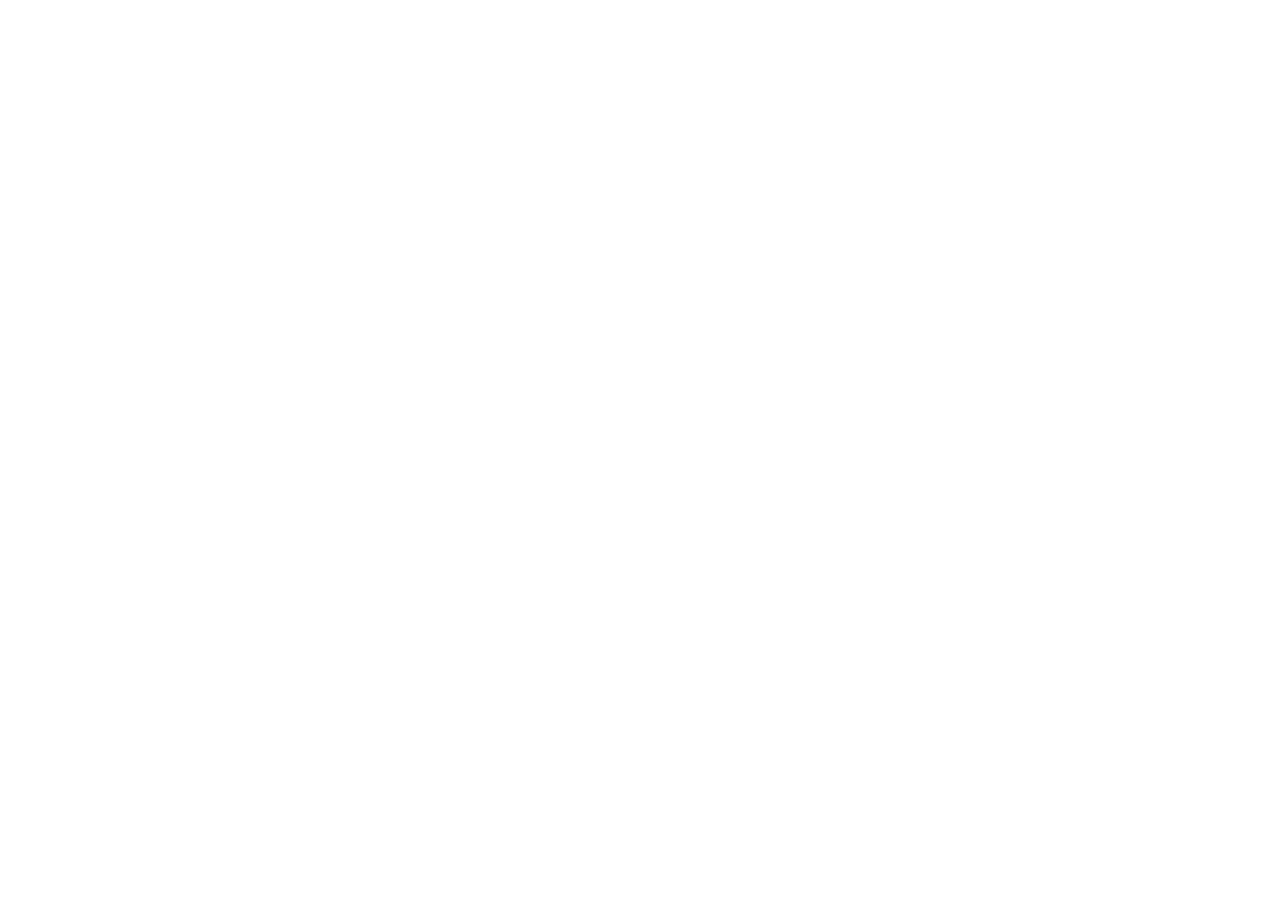
==== online-portfolio/index.html @ 61baa528 "i did things" ====
<!DOCTYPE HTML>
<html lang="en">

<head>

<title>Bootstrap Template</title>

<!-- Bootstrap CSS and JavaScript -->
<link href="https://cdn.jsdelivr.net/npm/bootstrap@5.0.1/dist/css/bootstrap.min.css" rel="stylesheet" integrity="sha384-+0n0xVW2eSR5OomGNYDnhzAbDsOXxcvSN1TPprVMTNDbiYZCxYbOOl7+AMvyTG2x" crossorigin="anonymous">
<script src="https://cdn.jsdelivr.net/npm/bootstrap@5.0.1/dist/js/bootstrap.bundle.min.js" integrity="sha384-gtEjrD/SeCtmISkJkNUaaKMoLD0//ElJ19smozuHV6z3Iehds+3Ulb9Bn9Plx0x4" crossorigin="anonymous"></script>
<link rel="stylesheet" href="https://cdn.jsdelivr.net/npm/bootstrap-icons@1.5.0/font/bootstrap-icons.css">



</head>
    
<body>

<div class="container-fluid">
    <div class="row"></div>
    <div class="col-8"></div>
<div class="col-4"></div>
    


</body>
    
</html>
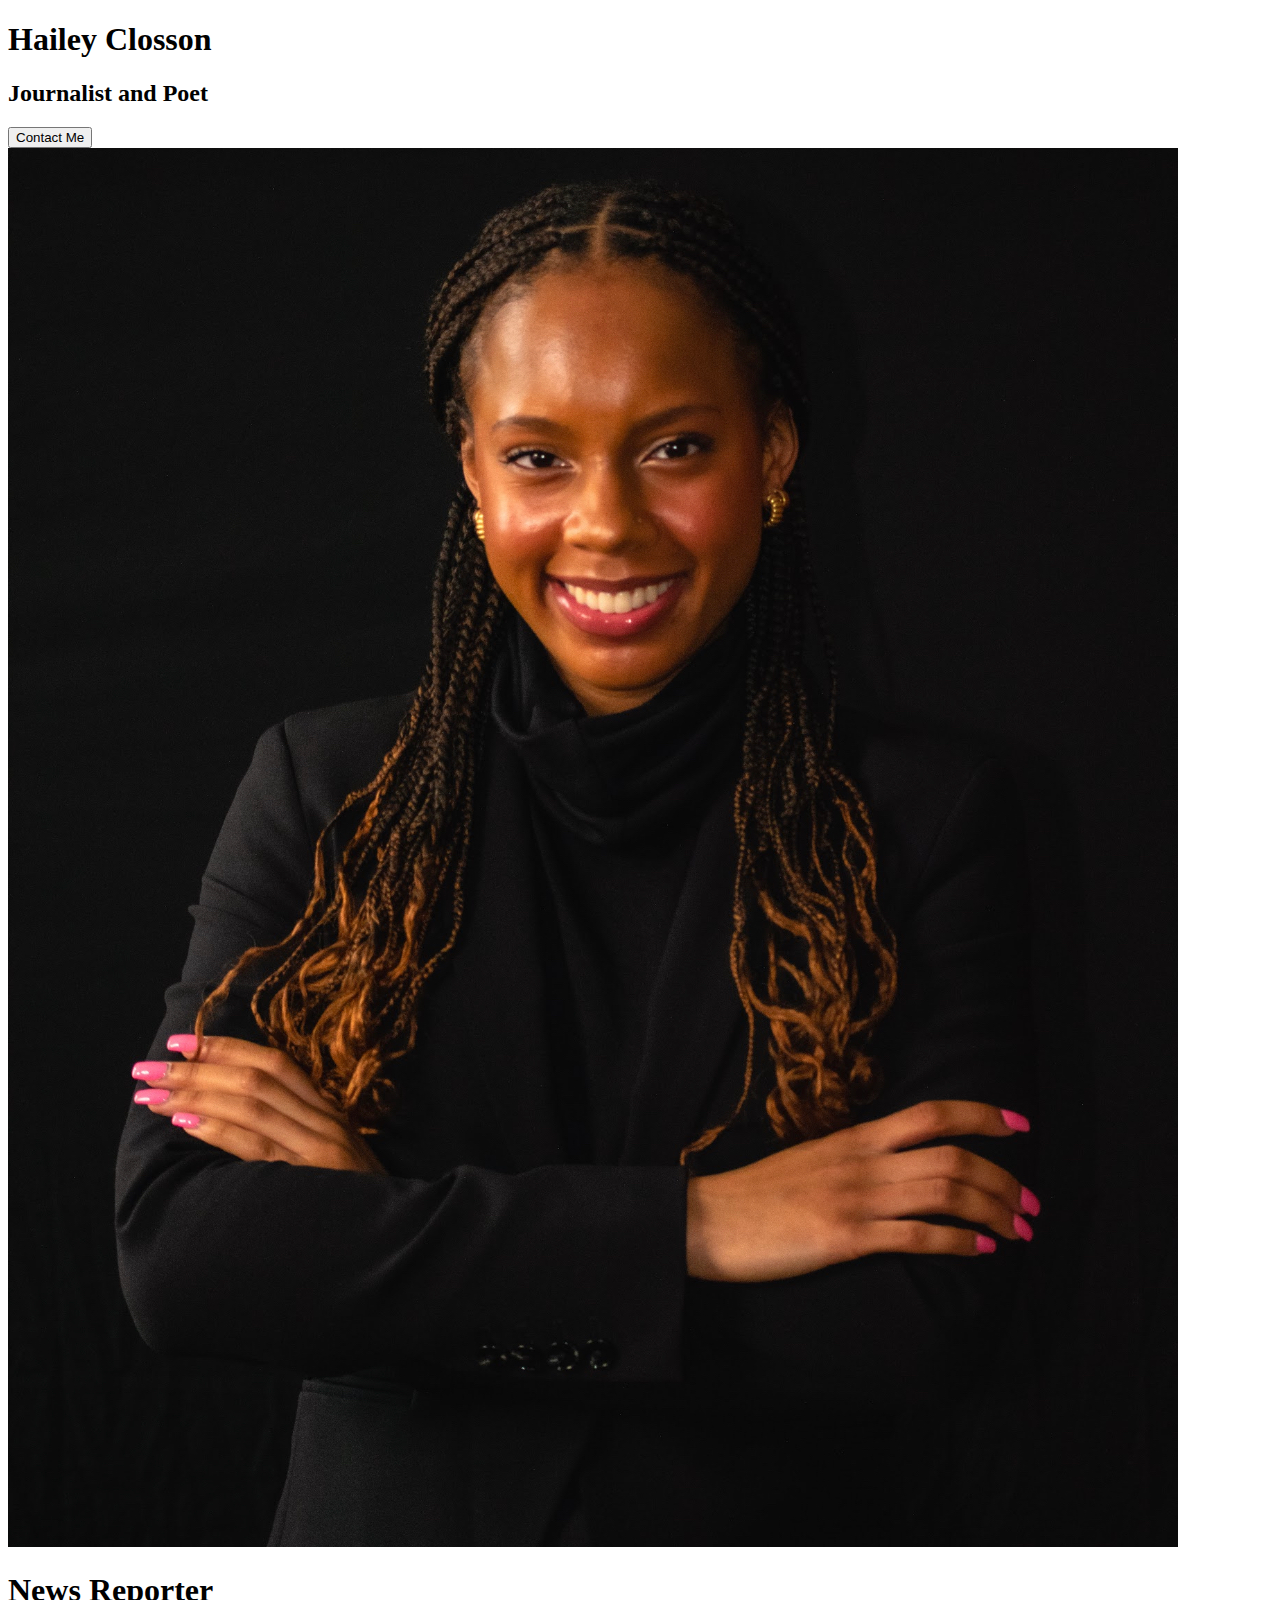
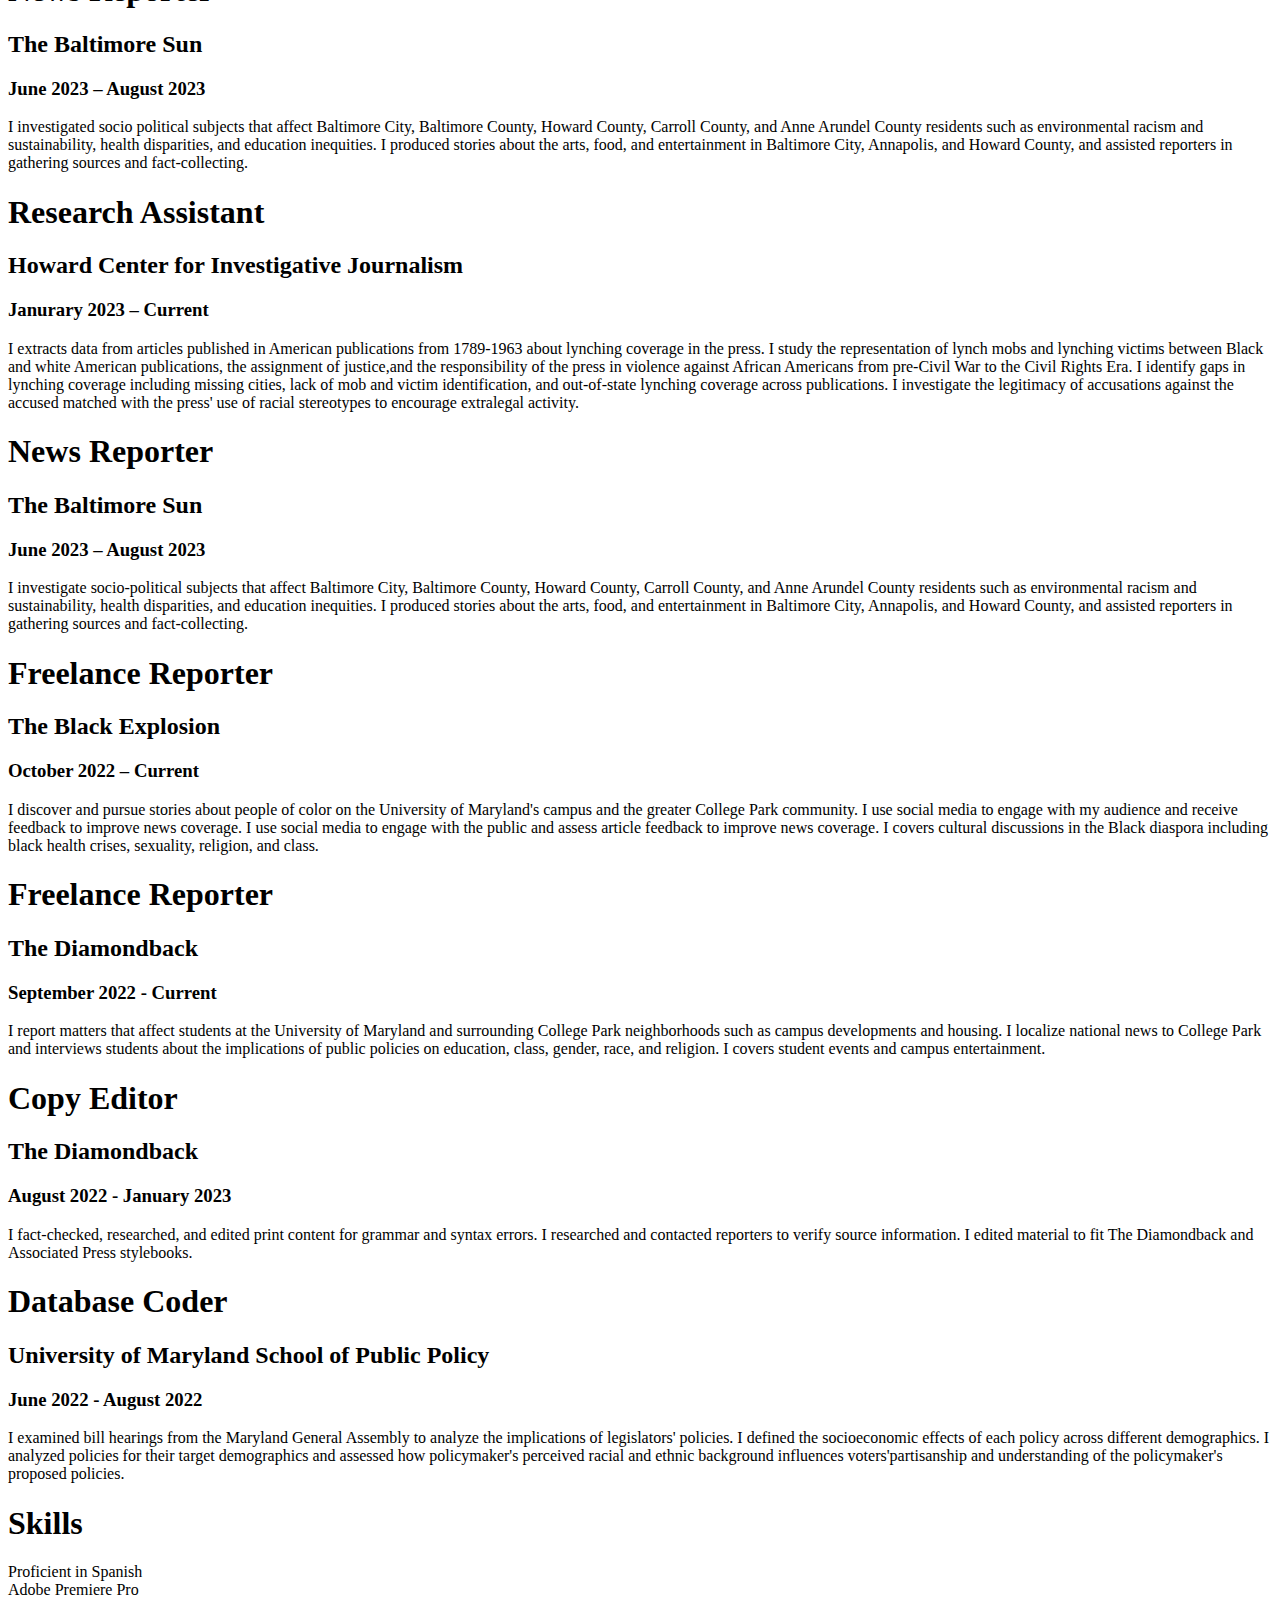
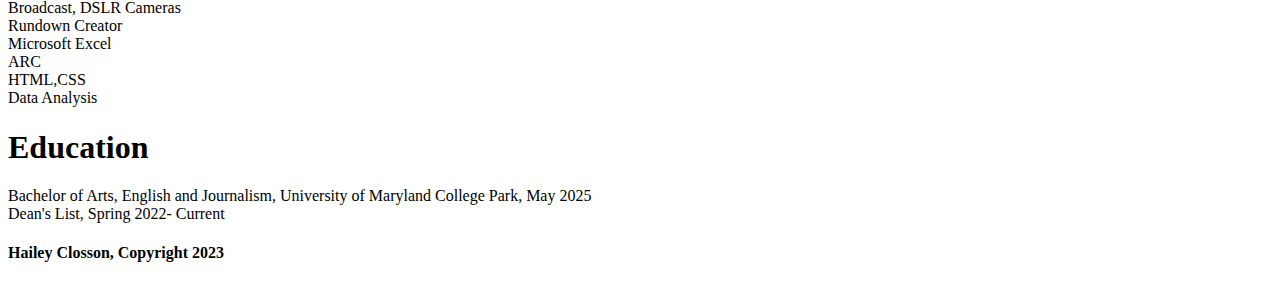
==== commit 4d525aaa: "i did some things" ====
--- a/online-portfolio/index.html
+++ b/online-portfolio/index.html
@@ -10,21 +10,223 @@
 <script src="https://cdn.jsdelivr.net/npm/bootstrap@5.0.1/dist/js/bootstrap.bundle.min.js" integrity="sha384-gtEjrD/SeCtmISkJkNUaaKMoLD0//ElJ19smozuHV6z3Iehds+3Ulb9Bn9Plx0x4" crossorigin="anonymous"></script>
 <link rel="stylesheet" href="https://cdn.jsdelivr.net/npm/bootstrap-icons@1.5.0/font/bootstrap-icons.css">
 
-
-
 </head>
     
+
 <body>
 
 <div class="container-fluid">
-    <div class="row"></div>
-    <div class="col-8"></div>
-<div class="col-4"></div>
-    
-
-
+    <div class="row">
+        <div class="col-sm-8">
+        <h1> Hailey Closson</h1>
+        <h2> Journalist and Poet</h2>
+    <button> Contact Me</button>   
+    </div>
+        
+<div class="col-sm-4">
+ <img src="headshot%202022.jpg" alt="Hailey Closson Headshot">
+</div>
+
+    </div>
+    
+</div>
+    
+<div class="container-fluid">
+    <div class="row">
+    <div class="col">
+    <! Navigation goes here -->
+     </div>
+
+    </div>
+
+    </div> 
+    
+    <div class="row">
+    <div class="col">
+      <h1>News Reporter </h1> 
+        </div>
+    </div>    
+    
+      <div class="row">
+        
+        <div class="col-sm-3">
+        <h2> The Baltimore Sun</h2>
+        <h3> June 2023 – August 2023</h3>
+        </div>
+        
+        <div class="col-sm-9">
+         <p>I investigated socio political subjects that affect Baltimore City, Baltimore County, Howard County, Carroll County, and Anne Arundel County residents such as environmental racism and sustainability, health disparities, and education inequities. I produced stories about the arts, food, and entertainment in Baltimore City, Annapolis, and Howard County, and assisted reporters in gathering sources and fact-collecting.</p>
+            
+        </div>
+          
+          
+    <div class="row">
+    <div class="col">
+      <h1> Research Assistant</h1> 
+        </div>
+    </div>    
+    
+      <div class="row">
+        
+        <div class="col-sm-3">
+        <h2> Howard Center for Investigative Journalism</h2>
+        <h3> Janurary 2023 – Current</h3>
+        </div>
+        
+        <div class="col-sm-9">
+         <p> I extracts data from articles published in American publications from 1789-1963 about lynching coverage in the press. I study the representation of lynch mobs and lynching victims between Black and white American publications, the assignment of justice,and the responsibility of the press in violence against African Americans from pre-Civil War to the Civil Rights Era. I identify gaps in lynching coverage including missing cities, lack of mob and victim identification, and out-of-state lynching coverage across publications. I investigate the legitimacy of accusations against the accused matched with the press' use of racial stereotypes to encourage extralegal activity. </p>
+        </div>
+          
+          
+    <div class="row">
+    <div class="col">
+      <h1>News Reporter </h1> 
+        </div>
+    </div>    
+    
+      <div class="row">
+        
+        <div class="col-sm-3">
+        <h2> The Baltimore Sun</h2>
+        <h3> June 2023 – August 2023</h3>
+        </div>
+        
+        <div class="col-sm-9">
+         <p>I investigate socio-political subjects that affect Baltimore City, Baltimore County, Howard County, Carroll County, and Anne Arundel County residents such as environmental racism and sustainability, health disparities, and education inequities. I produced stories about the arts, food, and entertainment in Baltimore City, Annapolis, and Howard County, and assisted reporters in gathering sources and fact-collecting.</p>
+            
+        </div>
+          
+          
+    <div class="row">
+    <div class="col">
+      <h1> Freelance Reporter </h1> 
+        </div>
+    </div>    
+    
+      <div class="row">
+        
+        <div class="col-sm-3">
+        <h2> The Black Explosion</h2>
+        <h3> October 2022 – Current</h3>
+        </div>
+        
+        <div class="col-sm-9">
+         <p>I discover and pursue stories about people of color on the University of Maryland's campus and the greater College Park community. I use social media to engage with my audience and receive feedback to improve news coverage. I use social media to engage with the public and assess article feedback to improve news coverage. I covers cultural discussions in the Black diaspora including black health crises, sexuality, religion, and class.
+</p>
+            
+        </div>
+          
+          
+    <div class="row">
+    <div class="col">
+      <h1>Freelance Reporter </h1> 
+        </div>
+    </div>    
+    
+      <div class="row">
+        
+        <div class="col-sm-3">
+        <h2> The Diamondback</h2>
+        <h3> September 2022 - Current </h3>
+        </div>
+        
+        <div class="col-sm-9">
+         <p>  I report matters that affect students at the University of Maryland and surrounding College Park neighborhoods such as campus
+             developments and housing. I localize national news to College Park and interviews students about the implications of public policies on education, class, gender, race, and religion. I covers student events and campus entertainment.</p>
+            
+        </div>
+          
+          
+    <div class="row">
+    <div class="col">
+      <h1> Copy Editor </h1> 
+        </div>
+    </div>    
+    
+      <div class="row">
+        
+        <div class="col-sm-3">
+        <h2> The Diamondback</h2>
+        <h3> August 2022 - January 2023</h3>
+        </div>
+        
+        <div class="col-sm-9">
+         <p> I fact-checked, researched, and edited print content for grammar and syntax errors. I researched and contacted reporters to verify source information. I edited material to fit The Diamondback and Associated Press stylebooks.</p>
+            
+        </div>
+          
+           <div class="row">
+    <div class="col">
+      <h1> Database Coder </h1> 
+        </div>
+    </div>    
+    
+      <div class="row">
+        
+        <div class="col-sm-3">
+        <h2> University of Maryland School of Public Policy</h2>
+        <h3> June 2022 - August 2022</h3>
+        </div>
+        
+        <div class="col-sm-9">
+         <p> I examined bill hearings from the Maryland General Assembly to analyze the implications of legislators' policies. I defined the socioeconomic effects of each policy across different demographics. I analyzed policies for their target demographics and assessed how policymaker's perceived racial and ethnic background influences voters'partisanship and understanding of the policymaker's proposed policies.</p>
+            
+        </div>
+          
+          
+          
+        
+    </div>
+    
+    <div class="row">
+        <div class="col">
+        <h1> Skills</h1>
+        </div>
+    </div>
+    
+    <div class="row">
+        
+        <div class="col-sm-6">
+        <!<li>Proficient in Spanish</li>
+      <li>Adobe Premiere Pro</li>
+      <li>Broadcast, DSLR Cameras</li>
+      <li> Rundown Creator</li>
+        </div>
+        
+        <div class="col-sm-6">
+        <li>Microsoft Excel</li>
+      <li>ARC</li>
+      <li>HTML,CSS</li>
+    <li> Data Analysis</li>
+        </div>
+        
+    </div>
+    
+    <div class="row">
+        <div class="col">
+        <h1> Education</h1>
+        </div>
+    </div>
+    
+    <div class="row">
+        <div class="col">
+        <li>Bachelor of Arts, English and Journalism, University of Maryland College Park, May 2025</li>
+        <li> Dean's List, Spring 2022- Current</li>
+        </div>
+    </div>
+    
+<div class="container-fluid">
+    <div class="row">
+        <div class="col">
+           <h4> Hailey Closson, Copyright 2023</h4>
+        </div>
+    </div>
+</div>  
+      
+    
 </body>
     
+    
 </html>
 
 
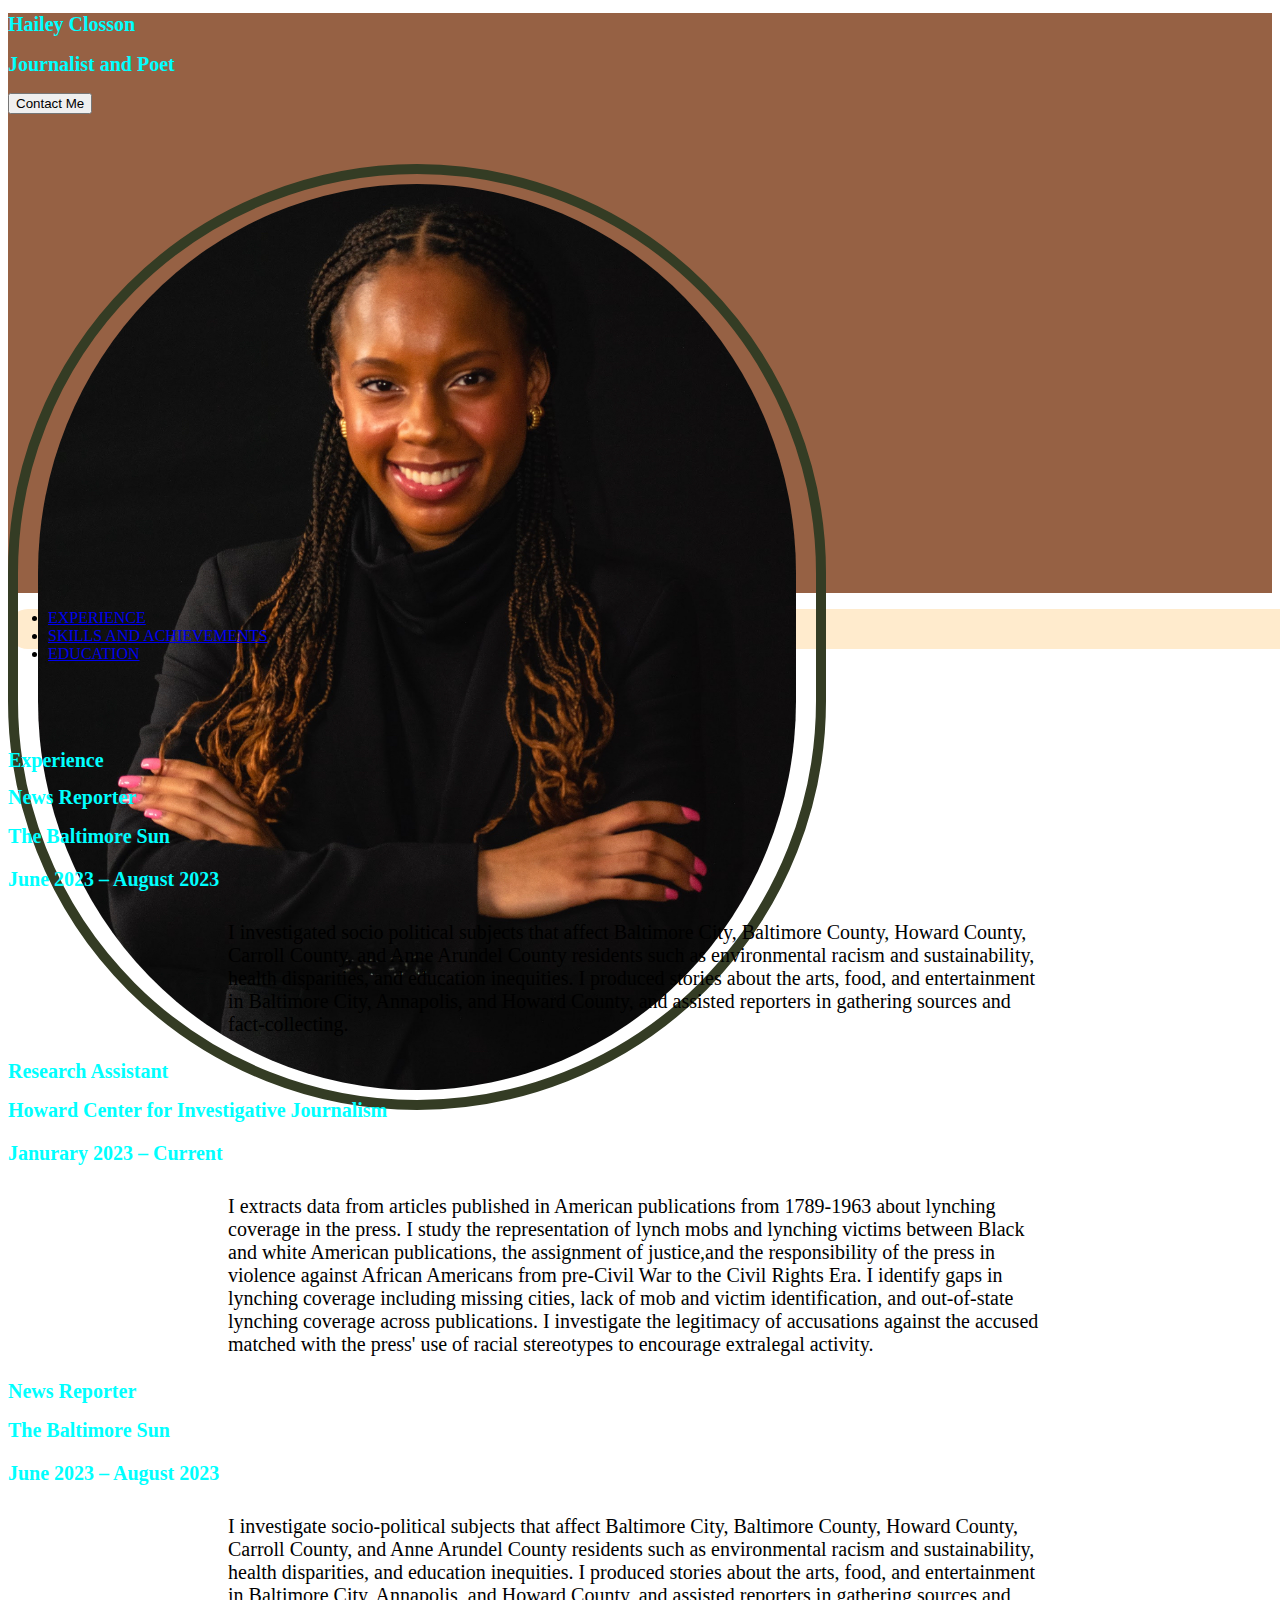
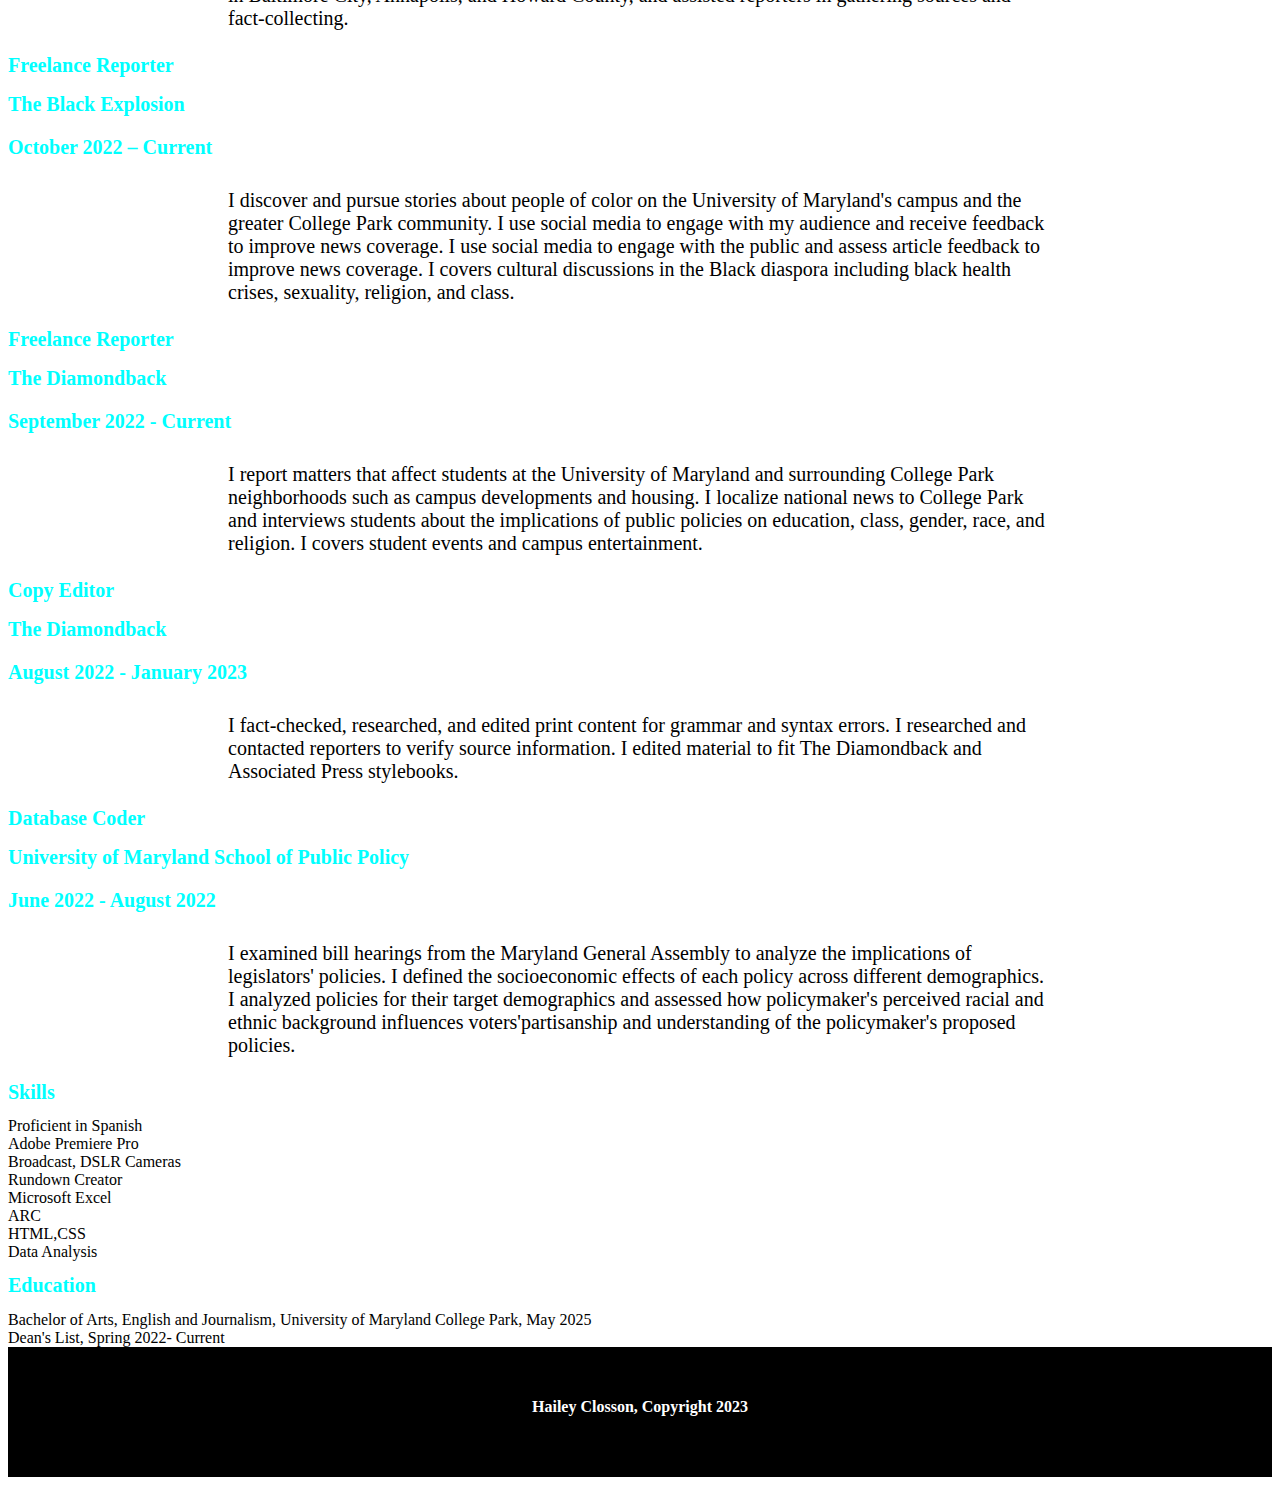
==== commit d9aad695: "i did some things" ====
--- a/online-portfolio/index.html
+++ b/online-portfolio/index.html
@@ -9,40 +9,59 @@
 <link href="https://cdn.jsdelivr.net/npm/bootstrap@5.0.1/dist/css/bootstrap.min.css" rel="stylesheet" integrity="sha384-+0n0xVW2eSR5OomGNYDnhzAbDsOXxcvSN1TPprVMTNDbiYZCxYbOOl7+AMvyTG2x" crossorigin="anonymous">
 <script src="https://cdn.jsdelivr.net/npm/bootstrap@5.0.1/dist/js/bootstrap.bundle.min.js" integrity="sha384-gtEjrD/SeCtmISkJkNUaaKMoLD0//ElJ19smozuHV6z3Iehds+3Ulb9Bn9Plx0x4" crossorigin="anonymous"></script>
 <link rel="stylesheet" href="https://cdn.jsdelivr.net/npm/bootstrap-icons@1.5.0/font/bootstrap-icons.css">
+    
+<link rel="stylesheet" href="style.css">
 
 </head>
     
 
 <body>
 
-<div class="container-fluid">
-    <div class="row">
-        <div class="col-sm-8">
+<div class="container-fluid" id="topper">
+    <div class="row">
+        <div class="col-sm-6">
         <h1> Hailey Closson</h1>
         <h2> Journalist and Poet</h2>
-    <button> Contact Me</button>   
-    </div>
-        
-<div class="col-sm-4">
+        <button> Contact Me</button>
+        </div>
+            
+   <div class="col-sm-6">
  <img src="headshot%202022.jpg" alt="Hailey Closson Headshot">
-</div>
-
-    </div>
-    
-</div>
-    
-<div class="container-fluid">
-    <div class="row">
-    <div class="col">
-    <! Navigation goes here -->
-     </div>
-
-    </div>
-
-    </div> 
-    
-    <div class="row">
-    <div class="col">
+</div>         
+    </div>
+    </div>
+        
+        
+<div class="container-fluid" id="body">
+          
+    
+        
+    <div class="row section-header" id="nav">
+    <div class="col">
+    <!-- Horizontal Nav Start -->
+    <ul class="nav">
+    <li class ="nav-item">
+     <a class="nav-link" href="#EXPERIENCE">EXPERIENCE</a>
+        </li>
+    <li class="nav-item">
+    <a class="nav-link" href="#SKILLS AND ACHIEVEMENTS">SKILLS AND ACHIEVEMENTS</a>
+        </li>
+    <li class="nav-item">
+    <a class="nav-link" href="#EDUCATION">EDUCATION</a>
+        </li>
+        </ul>
+    <!--Horizontal Nav End -->
+        </div>
+        </div>
+        </div>
+             
+
+   <div class="row section-header" id="experience">
+    <div class="row">
+    <div class="col">
+    <h1> Experience</h1>
+        </div> 
+        
       <h1>News Reporter </h1> 
         </div>
     </div>    
@@ -58,8 +77,12 @@
          <p>I investigated socio political subjects that affect Baltimore City, Baltimore County, Howard County, Carroll County, and Anne Arundel County residents such as environmental racism and sustainability, health disparities, and education inequities. I produced stories about the arts, food, and entertainment in Baltimore City, Annapolis, and Howard County, and assisted reporters in gathering sources and fact-collecting.</p>
             
         </div>
-          
-          
+    </div> 
+         
+    
+    
+    
+    
     <div class="row">
     <div class="col">
       <h1> Research Assistant</h1> 
@@ -67,7 +90,6 @@
     </div>    
     
       <div class="row">
-        
         <div class="col-sm-3">
         <h2> Howard Center for Investigative Journalism</h2>
         <h3> Janurary 2023 – Current</h3>
@@ -76,7 +98,9 @@
         <div class="col-sm-9">
          <p> I extracts data from articles published in American publications from 1789-1963 about lynching coverage in the press. I study the representation of lynch mobs and lynching victims between Black and white American publications, the assignment of justice,and the responsibility of the press in violence against African Americans from pre-Civil War to the Civil Rights Era. I identify gaps in lynching coverage including missing cities, lack of mob and victim identification, and out-of-state lynching coverage across publications. I investigate the legitimacy of accusations against the accused matched with the press' use of racial stereotypes to encourage extralegal activity. </p>
         </div>
-          
+    </div>
+          
+         
           
     <div class="row">
     <div class="col">
@@ -95,8 +119,9 @@
          <p>I investigate socio-political subjects that affect Baltimore City, Baltimore County, Howard County, Carroll County, and Anne Arundel County residents such as environmental racism and sustainability, health disparities, and education inequities. I produced stories about the arts, food, and entertainment in Baltimore City, Annapolis, and Howard County, and assisted reporters in gathering sources and fact-collecting.</p>
             
         </div>
-          
-          
+        </div>
+          
+         
     <div class="row">
     <div class="col">
       <h1> Freelance Reporter </h1> 
@@ -111,10 +136,10 @@
         </div>
         
         <div class="col-sm-9">
-         <p>I discover and pursue stories about people of color on the University of Maryland's campus and the greater College Park community. I use social media to engage with my audience and receive feedback to improve news coverage. I use social media to engage with the public and assess article feedback to improve news coverage. I covers cultural discussions in the Black diaspora including black health crises, sexuality, religion, and class.
-</p>
-            
-        </div>
+         <p>I discover and pursue stories about people of color on the University of Maryland's campus and the greater College Park community. I use social media to engage with my audience and receive feedback to improve news coverage. I use social media to engage with the public and assess article feedback to improve news coverage. I covers cultural discussions in the Black diaspora including black health crises, sexuality, religion, and class.</p>
+            
+        </div>
+          </div>
           
           
     <div class="row">
@@ -135,14 +160,14 @@
              developments and housing. I localize national news to College Park and interviews students about the implications of public policies on education, class, gender, race, and religion. I covers student events and campus entertainment.</p>
             
         </div>
-          
-          
+          </div>
+          
+        
     <div class="row">
     <div class="col">
       <h1> Copy Editor </h1> 
         </div>
-    </div>    
-    
+   
       <div class="row">
         
         <div class="col-sm-3">
@@ -154,12 +179,15 @@
          <p> I fact-checked, researched, and edited print content for grammar and syntax errors. I researched and contacted reporters to verify source information. I edited material to fit The Diamondback and Associated Press stylebooks.</p>
             
         </div>
-          
-           <div class="row">
+          </div>
+          </div>
+          
+          
+    <div class="row">
     <div class="col">
       <h1> Database Coder </h1> 
         </div>
-    </div>    
+       
     
       <div class="row">
         
@@ -171,23 +199,22 @@
         <div class="col-sm-9">
          <p> I examined bill hearings from the Maryland General Assembly to analyze the implications of legislators' policies. I defined the socioeconomic effects of each policy across different demographics. I analyzed policies for their target demographics and assessed how policymaker's perceived racial and ethnic background influences voters'partisanship and understanding of the policymaker's proposed policies.</p>
             
-        </div>
-          
-          
-          
-        
-    </div>
-    
-    <div class="row">
+        </div>     
+        </div>
+    </div>
+          
+          
+          
+    
+    <div class="row section-header" id="skills">
         <div class="col">
         <h1> Skills</h1>
         </div>
-    </div>
     
     <div class="row">
         
         <div class="col-sm-6">
-        <!<li>Proficient in Spanish</li>
+    <li>Proficient in Spanish</li>
       <li>Adobe Premiere Pro</li>
       <li>Broadcast, DSLR Cameras</li>
       <li> Rundown Creator</li>
@@ -199,14 +226,16 @@
       <li>HTML,CSS</li>
     <li> Data Analysis</li>
         </div>
-        
-    </div>
-    
-    <div class="row">
+        </div>
+          </div>
+          
+
+    
+    <div class="row section-header" id="education">
         <div class="col">
         <h1> Education</h1>
         </div>
-    </div>
+   
     
     <div class="row">
         <div class="col">
@@ -214,22 +243,25 @@
         <li> Dean's List, Spring 2022- Current</li>
         </div>
     </div>
-    
-<div class="container-fluid">
+          </div>
+    
+<div class="container-fluid" id="footer">
     <div class="row">
         <div class="col">
            <h4> Hailey Closson, Copyright 2023</h4>
         </div>
     </div>
 </div>  
+
+                   
+    
+</body>
+    
+</html>
       
     
-</body>
-    
-    
-</html>
-
-
-
-
-
+
+
+
+
+
--- a/online-portfolio/style.css
+++ b/online-portfolio/style.css
@@ -0,0 +1,109 @@
+
+img {
+width:60%; 
+margin:50px 0px 50px 0px;
+border-radius: 1000px;
+border: 10px solid #343C24;
+padding: 10px 20px 10px 20px; 
+}
+
+#body {
+    margin:0px 0px 100px 0px;
+    
+    }
+
+data coder{
+  padding-top: 50px;  
+       
+}
+
+}
+
+
+.nav a {
+    font-family:montserrat, sans-serif;
+    color:black;
+
+}
+
+.nav a:hover {
+    text-decoration: underline;
+    color:black;
+    }
+    
+
+.nav-item:hover {
+    background-color: azure;
+        
+    }
+    
+.nav {
+    
+        background-color:blanchedalmond;
+        height: 40px;
+        width: 100%;
+        justify-content: center;
+        padding; 50px 20px 50px 20px;
+        border-radius: 50px;
+        font-family: "Playfair Display; serif"
+
+    }
+
+
+h1 {
+    font-family: "Playfair Display; serif";
+    color:aqua;
+    font-size: 20px;
+
+        
+}
+
+h2 {
+    font-family: "Playfair Display; serif";
+    color:aqua;
+    font-size: 20px;
+          
+}
+
+h3 {
+    
+   font-family: "Playfair Display; serif";
+    color:aqua;
+    font-size: 20px;
+    
+}
+
+
+#topper {
+    height:580px;
+    background-color:#966144;
+    
+}
+
+p {
+    margin:0px 200px 0px 200px;
+    font-size: 20px;
+    padding: 10px 20px 10px 20px;
+    font-family: 'Frank Ruhl Libre', serif;
+    
+}
+    
+#footer {
+    background-color: aquamarine;
+    height: 100px;
+    bottom:0px;
+    background-color:black;
+    color:white;   
+    text-align: center;
+    padding-top: 30px;
+    
+}
+
+
+
+    
+    
+    
+
+    
+    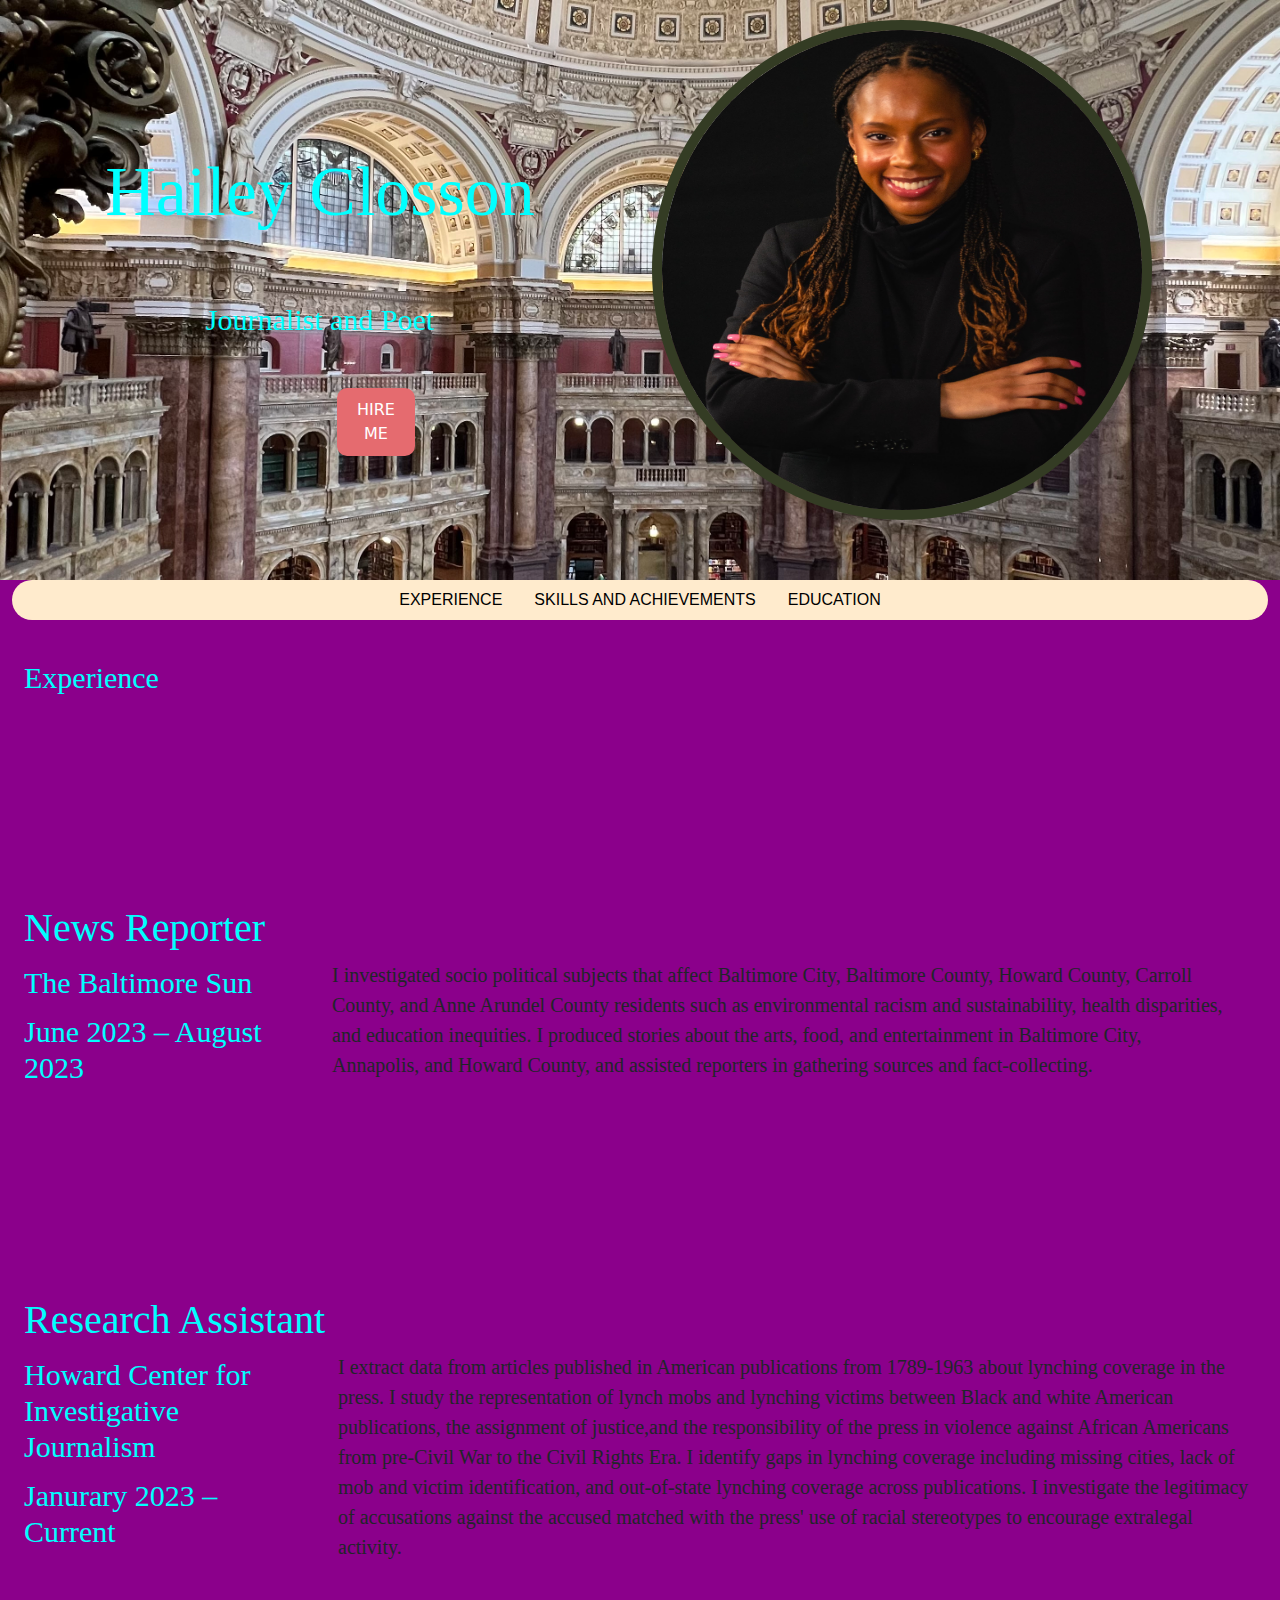
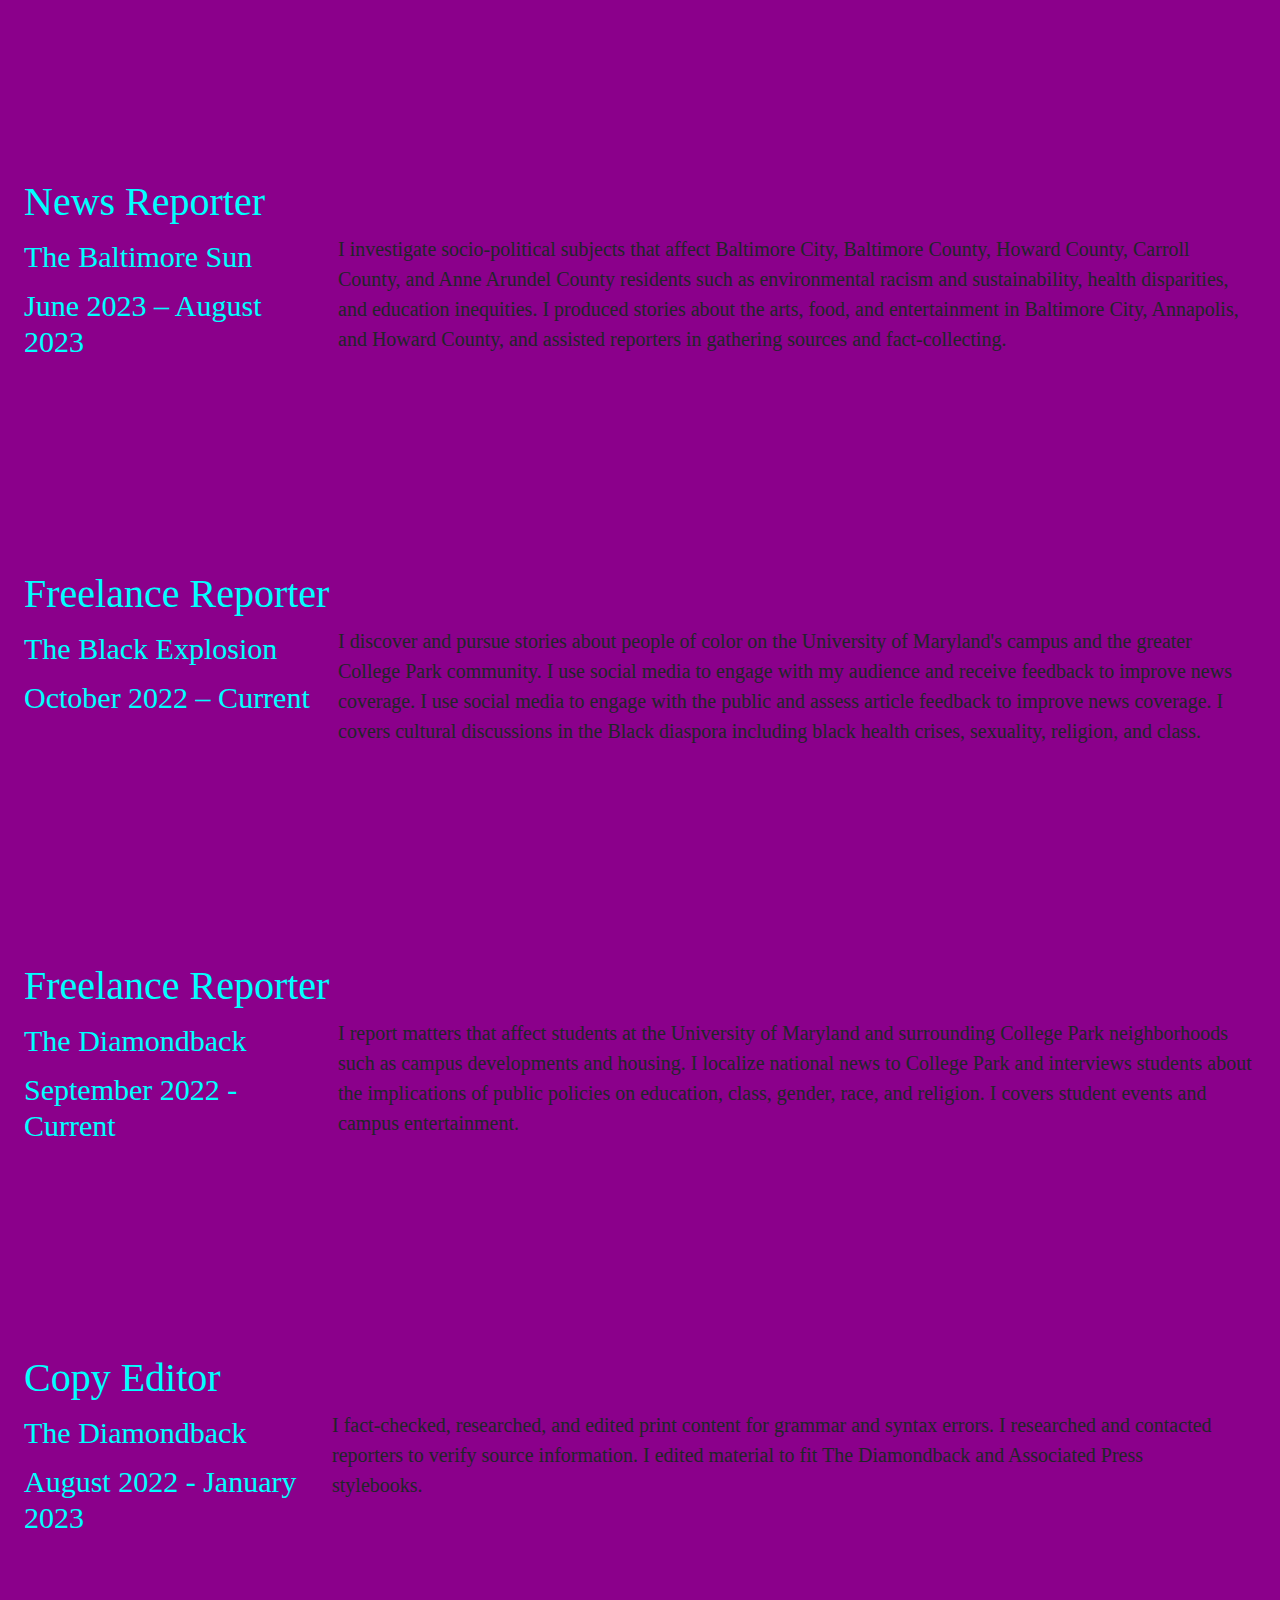
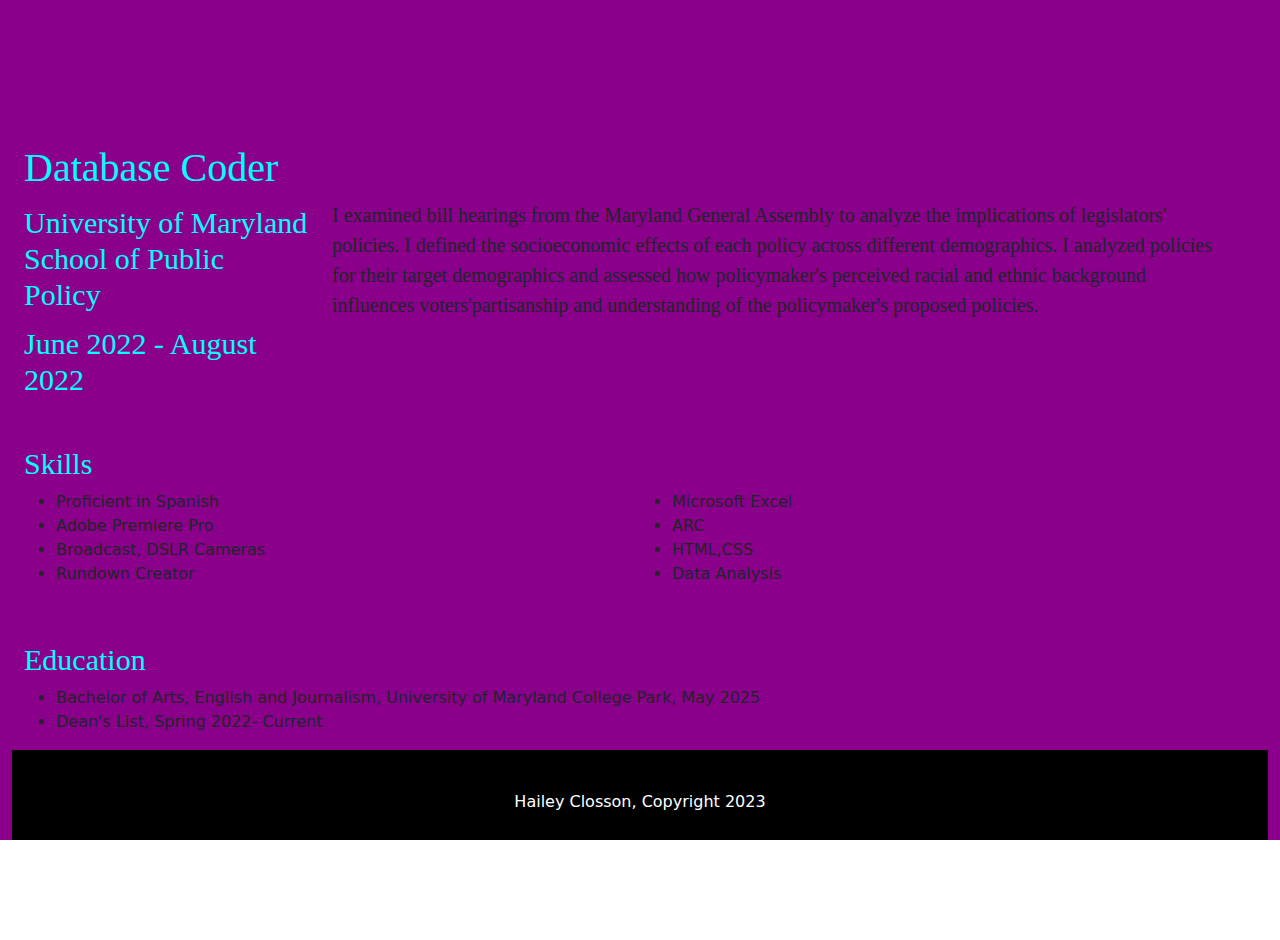
==== commit 036c5e1b: "i did things" ====
--- a/online-portfolio/index.html
+++ b/online-portfolio/index.html
@@ -1,262 +1,201 @@
-<!DOCTYPE HTML>
+<!DOCTYPE html>
 <html lang="en">
-
 <head>
-
-<title>Bootstrap Template</title>
-
-<!-- Bootstrap CSS and JavaScript -->
-<link href="https://cdn.jsdelivr.net/npm/bootstrap@5.0.1/dist/css/bootstrap.min.css" rel="stylesheet" integrity="sha384-+0n0xVW2eSR5OomGNYDnhzAbDsOXxcvSN1TPprVMTNDbiYZCxYbOOl7+AMvyTG2x" crossorigin="anonymous">
-<script src="https://cdn.jsdelivr.net/npm/bootstrap@5.0.1/dist/js/bootstrap.bundle.min.js" integrity="sha384-gtEjrD/SeCtmISkJkNUaaKMoLD0//ElJ19smozuHV6z3Iehds+3Ulb9Bn9Plx0x4" crossorigin="anonymous"></script>
-<link rel="stylesheet" href="https://cdn.jsdelivr.net/npm/bootstrap-icons@1.5.0/font/bootstrap-icons.css">
-    
-<link rel="stylesheet" href="style.css">
-
+	<title>Bootstrap Template</title><!-- Bootstrap CSS and JavaScript -->
+	<link href="https://cdn.jsdelivr.net/npm/bootstrap@5.0.1/dist/css/bootstrap.min.css" rel="stylesheet">
+	<script src="https://cdn.jsdelivr.net/npm/bootstrap@5.0.1/dist/js/bootstrap.bundle.min.js">
+	</script>
+	<link href="https://cdn.jsdelivr.net/npm/bootstrap-icons@1.5.0/font/bootstrap-icons.css" rel="stylesheet">
+	<link href="style.css" rel="stylesheet">
 </head>
     
-
+    
 <body>
-
-<div class="container-fluid" id="topper">
-    <div class="row">
-        <div class="col-sm-6">
-        <h1> Hailey Closson</h1>
-        <h2> Journalist and Poet</h2>
-        <button> Contact Me</button>
-        </div>
-            
-   <div class="col-sm-6">
- <img src="headshot%202022.jpg" alt="Hailey Closson Headshot">
-</div>         
-    </div>
-    </div>
-        
-        
-<div class="container-fluid" id="body">
-          
-    
-        
-    <div class="row section-header" id="nav">
-    <div class="col">
-    <!-- Horizontal Nav Start -->
-    <ul class="nav">
-    <li class ="nav-item">
-     <a class="nav-link" href="#EXPERIENCE">EXPERIENCE</a>
-        </li>
-    <li class="nav-item">
-    <a class="nav-link" href="#SKILLS AND ACHIEVEMENTS">SKILLS AND ACHIEVEMENTS</a>
-        </li>
-    <li class="nav-item">
-    <a class="nav-link" href="#EDUCATION">EDUCATION</a>
-        </li>
-        </ul>
-    <!--Horizontal Nav End -->
-        </div>
-        </div>
-        </div>
-             
-
-   <div class="row section-header" id="experience">
-    <div class="row">
-    <div class="col">
-    <h1> Experience</h1>
-        </div> 
-        
-      <h1>News Reporter </h1> 
-        </div>
-    </div>    
-    
-      <div class="row">
-        
-        <div class="col-sm-3">
-        <h2> The Baltimore Sun</h2>
-        <h3> June 2023 – August 2023</h3>
-        </div>
-        
-        <div class="col-sm-9">
-         <p>I investigated socio political subjects that affect Baltimore City, Baltimore County, Howard County, Carroll County, and Anne Arundel County residents such as environmental racism and sustainability, health disparities, and education inequities. I produced stories about the arts, food, and entertainment in Baltimore City, Annapolis, and Howard County, and assisted reporters in gathering sources and fact-collecting.</p>
-            
-        </div>
-    </div> 
-         
-    
-    
-    
-    
-    <div class="row">
-    <div class="col">
-      <h1> Research Assistant</h1> 
-        </div>
-    </div>    
-    
-      <div class="row">
-        <div class="col-sm-3">
-        <h2> Howard Center for Investigative Journalism</h2>
-        <h3> Janurary 2023 – Current</h3>
-        </div>
-        
-        <div class="col-sm-9">
-         <p> I extracts data from articles published in American publications from 1789-1963 about lynching coverage in the press. I study the representation of lynch mobs and lynching victims between Black and white American publications, the assignment of justice,and the responsibility of the press in violence against African Americans from pre-Civil War to the Civil Rights Era. I identify gaps in lynching coverage including missing cities, lack of mob and victim identification, and out-of-state lynching coverage across publications. I investigate the legitimacy of accusations against the accused matched with the press' use of racial stereotypes to encourage extralegal activity. </p>
-        </div>
-    </div>
-          
-         
-          
-    <div class="row">
-    <div class="col">
-      <h1>News Reporter </h1> 
-        </div>
-    </div>    
-    
-      <div class="row">
-        
-        <div class="col-sm-3">
-        <h2> The Baltimore Sun</h2>
-        <h3> June 2023 – August 2023</h3>
-        </div>
-        
-        <div class="col-sm-9">
-         <p>I investigate socio-political subjects that affect Baltimore City, Baltimore County, Howard County, Carroll County, and Anne Arundel County residents such as environmental racism and sustainability, health disparities, and education inequities. I produced stories about the arts, food, and entertainment in Baltimore City, Annapolis, and Howard County, and assisted reporters in gathering sources and fact-collecting.</p>
-            
-        </div>
-        </div>
-          
-         
-    <div class="row">
-    <div class="col">
-      <h1> Freelance Reporter </h1> 
-        </div>
-    </div>    
-    
-      <div class="row">
-        
-        <div class="col-sm-3">
-        <h2> The Black Explosion</h2>
-        <h3> October 2022 – Current</h3>
-        </div>
-        
-        <div class="col-sm-9">
-         <p>I discover and pursue stories about people of color on the University of Maryland's campus and the greater College Park community. I use social media to engage with my audience and receive feedback to improve news coverage. I use social media to engage with the public and assess article feedback to improve news coverage. I covers cultural discussions in the Black diaspora including black health crises, sexuality, religion, and class.</p>
-            
-        </div>
-          </div>
-          
-          
-    <div class="row">
-    <div class="col">
-      <h1>Freelance Reporter </h1> 
-        </div>
-    </div>    
-    
-      <div class="row">
-        
-        <div class="col-sm-3">
-        <h2> The Diamondback</h2>
-        <h3> September 2022 - Current </h3>
-        </div>
-        
-        <div class="col-sm-9">
-         <p>  I report matters that affect students at the University of Maryland and surrounding College Park neighborhoods such as campus
-             developments and housing. I localize national news to College Park and interviews students about the implications of public policies on education, class, gender, race, and religion. I covers student events and campus entertainment.</p>
-            
-        </div>
-          </div>
-          
-        
-    <div class="row">
-    <div class="col">
-      <h1> Copy Editor </h1> 
-        </div>
-   
-      <div class="row">
-        
-        <div class="col-sm-3">
-        <h2> The Diamondback</h2>
-        <h3> August 2022 - January 2023</h3>
-        </div>
-        
-        <div class="col-sm-9">
-         <p> I fact-checked, researched, and edited print content for grammar and syntax errors. I researched and contacted reporters to verify source information. I edited material to fit The Diamondback and Associated Press stylebooks.</p>
-            
-        </div>
-          </div>
-          </div>
-          
-          
-    <div class="row">
-    <div class="col">
-      <h1> Database Coder </h1> 
-        </div>
-       
-    
-      <div class="row">
-        
-        <div class="col-sm-3">
-        <h2> University of Maryland School of Public Policy</h2>
-        <h3> June 2022 - August 2022</h3>
-        </div>
-        
-        <div class="col-sm-9">
-         <p> I examined bill hearings from the Maryland General Assembly to analyze the implications of legislators' policies. I defined the socioeconomic effects of each policy across different demographics. I analyzed policies for their target demographics and assessed how policymaker's perceived racial and ethnic background influences voters'partisanship and understanding of the policymaker's proposed policies.</p>
-            
-        </div>     
-        </div>
-    </div>
-          
-          
-          
-    
-    <div class="row section-header" id="skills">
-        <div class="col">
-        <h1> Skills</h1>
-        </div>
-    
-    <div class="row">
-        
-        <div class="col-sm-6">
-    <li>Proficient in Spanish</li>
-      <li>Adobe Premiere Pro</li>
-      <li>Broadcast, DSLR Cameras</li>
-      <li> Rundown Creator</li>
-        </div>
-        
-        <div class="col-sm-6">
-        <li>Microsoft Excel</li>
-      <li>ARC</li>
-      <li>HTML,CSS</li>
-    <li> Data Analysis</li>
-        </div>
-        </div>
-          </div>
-          
-
-    
-    <div class="row section-header" id="education">
-        <div class="col">
-        <h1> Education</h1>
-        </div>
-   
-    
-    <div class="row">
-        <div class="col">
-        <li>Bachelor of Arts, English and Journalism, University of Maryland College Park, May 2025</li>
-        <li> Dean's List, Spring 2022- Current</li>
-        </div>
-    </div>
-          </div>
-    
-<div class="container-fluid" id="footer">
-    <div class="row">
-        <div class="col">
-           <h4> Hailey Closson, Copyright 2023</h4>
-        </div>
-    </div>
-</div>  
-
-                   
-    
+	<div class="container-fluid" id="topper">
+		<div class="row">
+			<div class="col-sm-6">
+				<h1>Hailey Closson</h1>
+				<h2>Journalist and Poet</h2>
+                 <button id="button"><a href="mailto:email@domain.com">Hire Me</a></button>
+			</div>
+			<div class="col-sm-6"><img alt="Hailey Closson Headshot" src="headshot%202022.jpg" id="headshot"></div>
+		</div>
+	</div>
+	<div class="container-fluid" id="body">
+		<div class="row section-header" id="nav">
+			<div class="col">
+				<!-- Horizontal Nav Start -->
+				<ul class="nav">
+					<li class="nav-item"><a class="nav-link" href="#EXPERIENCE">EXPERIENCE</a></li>
+					<li class="nav-item"><a class="nav-link" href="#SKILLS%20AND%20ACHIEVEMENTS">SKILLS AND ACHIEVEMENTS</a></li>
+					<li class="nav-item"><a class="nav-link" href="#EDUCATION">EDUCATION</a></li>
+				</ul><!--Horizontal Nav End -->
+			</div>
+		</div>
+		<div class="container-fluid">
+			<div class="row section-header" id="experience">
+				<div class="row">
+					<div class="col">
+						<h3>Experience</h3>
+						<h4>News Reporter</h4>
+					</div>
+				</div>
+				<div class="row">
+					<div class="col-sm-3">
+						<h5>The Baltimore Sun</h5>
+						<h6>June 2023 – August 2023</h6>
+					</div>
+					<div class="col-sm-9">
+						<p>I investigated socio political subjects that affect Baltimore City, Baltimore County, Howard County, Carroll County, and Anne Arundel County residents such as environmental racism and sustainability, health disparities, and education inequities. I produced stories about the arts, food, and entertainment in Baltimore City, Annapolis, and Howard County, and assisted reporters in gathering sources and fact-collecting.</p>
+					</div>
+				</div>
+			</div>
+		</div>
+		<div class="container-fluid">
+			<div class="row">
+				<div class="col">
+					<h4>Research Assistant</h4>
+				</div>
+			</div>
+			<div class="row">
+				<div class="col-sm-3">
+					<h5>Howard Center for Investigative Journalism</h5>
+					<h6>Janurary 2023 – Current</h6>
+				</div>
+				<div class="col-sm-9">
+					<p>I extract data from articles published in American publications from 1789-1963 about lynching coverage in the press. I study the representation of lynch mobs and lynching victims between Black and white American publications, the assignment of justice,and the responsibility of the press in violence against African Americans from pre-Civil War to the Civil Rights Era. I identify gaps in lynching coverage including missing cities, lack of mob and victim identification, and out-of-state lynching coverage across publications. I investigate the legitimacy of accusations against the accused matched with the press' use of racial stereotypes to encourage extralegal activity.</p>
+				</div>
+			</div>
+		</div>
+		<div class="container-fluid">
+			<div class="row">
+				<div class="col">
+					<h4>News Reporter</h4>
+				</div>
+			</div>
+			<div class="row">
+				<div class="col-sm-3">
+					<h5>The Baltimore Sun</h5>
+					<h6>June 2023 – August 2023</h6>
+				</div>
+				<div class="col-sm-9">
+					<p>I investigate socio-political subjects that affect Baltimore City, Baltimore County, Howard County, Carroll County, and Anne Arundel County residents such as environmental racism and sustainability, health disparities, and education inequities. I produced stories about the arts, food, and entertainment in Baltimore City, Annapolis, and Howard County, and assisted reporters in gathering sources and fact-collecting.</p>
+				</div>
+			</div>
+		</div>
+		<div class="container-fluid">
+			<div class="row">
+				<div class="col">
+					<h4>Freelance Reporter</h4>
+				</div>
+			</div>
+			<div class="row">
+				<div class="col-sm-3">
+					<h5>The Black Explosion</h5>
+					<h6>October 2022 – Current</h6>
+				</div>
+				<div class="col-sm-9">
+					<p>I discover and pursue stories about people of color on the University of Maryland's campus and the greater College Park community. I use social media to engage with my audience and receive feedback to improve news coverage. I use social media to engage with the public and assess article feedback to improve news coverage. I covers cultural discussions in the Black diaspora including black health crises, sexuality, religion, and class.</p>
+				</div>
+			</div>
+		</div>
+		<div class="container-fluid">
+			<div class="row">
+				<div class="col">
+					<h4>Freelance Reporter</h4>
+				</div>
+			</div>
+			<div class="row">
+				<div class="col-sm-3">
+					<h5>The Diamondback</h5>
+					<h6>September 2022 - Current</h6>
+				</div>
+				<div class="col-sm-9">
+					<p>I report matters that affect students at the University of Maryland and surrounding College Park neighborhoods such as campus developments and housing. I localize national news to College Park and interviews students about the implications of public policies on education, class, gender, race, and religion. I covers student events and campus entertainment.</p>
+				</div>
+			</div>
+		</div>
+		<div class="container-fluid">
+			<div class="row">
+				<div class="col">
+					<h4>Copy Editor</h4>
+				</div>
+				<div class="row">
+					<div class="col-sm-3">
+						<h5>The Diamondback</h5>
+						<h6>August 2022 - January 2023</h6>
+					</div>
+					<div class="col-sm-9">
+						<p>I fact-checked, researched, and edited print content for grammar and syntax errors. I researched and contacted reporters to verify source information. I edited material to fit The Diamondback and Associated Press stylebooks.</p>
+					</div>
+				</div>
+			</div>
+		</div>
+		<div class="container-fluid">
+			<div class="row">
+				<div class="col">
+					<h4>Database Coder</h4>
+				</div>
+				<div class="row">
+					<div class="col-sm-3">
+						<h5>University of Maryland School of Public Policy</h5>
+						<h6>June 2022 - August 2022</h6>
+					</div>
+					<div class="col-sm-9">
+						<p>I examined bill hearings from the Maryland General Assembly to analyze the implications of legislators' policies. I defined the socioeconomic effects of each policy across different demographics. I analyzed policies for their target demographics and assessed how policymaker's perceived racial and ethnic background influences voters'partisanship and understanding of the policymaker's proposed policies.</p>
+					</div>
+				</div>
+			</div>
+		</div>
+		<div class="container-fluid">
+			<div class="row section-header" id="skills">
+				<div class="col">
+					<h3>Skills</h3>
+				</div>
+				<div class="row">
+					<div class="col-sm-6">
+						<ul>
+							<li>Proficient in Spanish</li>
+							<li>Adobe Premiere Pro</li>
+							<li>Broadcast, DSLR Cameras</li>
+							<li>Rundown Creator</li>
+						</ul>
+					</div>
+					<div class="col-sm-6">
+						<ul>
+							<li>Microsoft Excel</li>
+							<li>ARC</li>
+							<li>HTML,CSS</li>
+							<li>Data Analysis</li>
+						</ul>
+					</div>
+				</div>
+			</div>
+		</div>
+		<div class="container-fluid">
+			<div class="row section-header" id="education">
+				<div class="col">
+					<h3>Education</h3>
+				</div>
+				<div class="row">
+					<div class="col">
+						<ul>
+							<li>Bachelor of Arts, English and Journalism, University of Maryland College Park, May 2025</li>
+							<li>Dean's List, Spring 2022- Current</li>
+						</ul>
+					</div>
+				</div>
+			</div>
+		</div>
+		<div class="container-fluid" id="footer">
+			<div class="row">
+				<div class="col">
+					Hailey Closson, Copyright 2023
+				</div>
+			</div>
+		</div>
+	</div>
 </body>
-    
 </html>
       
     
--- a/online-portfolio/style.css
+++ b/online-portfolio/style.css
@@ -1,108 +1,324 @@
-
-img {
-width:60%; 
-margin:50px 0px 50px 0px;
-border-radius: 1000px;
-border: 10px solid #343C24;
-padding: 10px 20px 10px 20px; 
-}
+@media {
+    /*Phone styles here*/
+  /*This media query targets any screen smaller than 576px wide (see below)*/
+h1 {
+	font-family: "Playfair Display; serif";
+	color: aqua;
+	font-size: 70px;
+	text-align: center;
+	padding-top: 150px;
+}
+    
+  #headshot {
+    width:300px;
+    height: 300px;
+    margin:20px 0px 20px 0px;
+    border-radius: 500px;
+    border:10px solid #343C24;
+    
+}  
+    
+    #button {
+    background-color:#E56B6F;
+    border:0px;
+    border-radius: 10px;
+    padding:10px 20px 10px 20px;
+    text-transform:uppercase;
+    margin:10px;
+    display:block;
+    margin:50px 325px;
+}
+
+#button a {
+    color:white;
+    text-decoration: none;
+}
+
 
 #body {
-    margin:0px 0px 100px 0px;
-    
-    }
-
-data coder{
-  padding-top: 50px;  
-       
-}
-
-}
-
-
+	margin: 0px 0px 100px 0px;
+    background-color: darkmagenta;
+}
+
+data coder {
+	padding-top: 50px;
+}
+content {
+	text-align: center;
+}
+experience {}
 .nav a {
-    font-family:montserrat, sans-serif;
-    color:black;
-
-}
-
+	font-family: montserrat, sans-serif;
+	color: black;
+}
 .nav a:hover {
-    text-decoration: underline;
-    color:black;
-    }
-    
-
+	text-decoration: underline;
+	color: black;
+}
 .nav-item:hover {
-    background-color: azure;
-        
-    }
-    
+	background-color: azure;
+}
 .nav {
-    
-        background-color:blanchedalmond;
-        height: 40px;
-        width: 100%;
-        justify-content: center;
-        padding; 50px 20px 50px 20px;
-        border-radius: 50px;
-        font-family: "Playfair Display; serif"
-
-    }
+	background-color: blanchedalmond;
+	height: 40px;
+	width: 100%;
+	justify-content: center;
+	padding;
+	50px 20px 50px 20px;
+	border-radius: 50px;
+	font-family: "Playfair Display; serif"
+}
 
 
 h1 {
-    font-family: "Playfair Display; serif";
-    color:aqua;
-    font-size: 20px;
-
-        
-}
+	font-family: "Playfair Display; serif";
+	color: aqua;
+	font-size: 70px;
+	text-align: center;
+	padding-top: 150px;
+}
+
+
 
 h2 {
-    font-family: "Playfair Display; serif";
-    color:aqua;
-    font-size: 20px;
-          
-}
-
+	font-family: "Playfair Display; serif";
+	color: aqua;
+	font-size: 30px;
+	text-align: center;
+	padding-top: 60px;
+}
 h3 {
-    
-   font-family: "Playfair Display; serif";
-    color:aqua;
-    font-size: 20px;
-    
-}
-
-
+	font-family: "Playfair Display; serif";
+	color: aqua;
+	font-size: 30px;
+	padding-top: 40px;
+}
+
+h4 {
+	font-family: "Playfair Display; serif";
+	color: aqua;
+	font-size: 40px;
+	padding-top: 200px;
+}
+
+h5 {
+	font-family: "Playfair Display; serif";
+	color: aqua;
+	font-size: 30px;
+	padding-top: 5px;
+}
+h6 {
+	font-family: "Playfair Display; serif";
+	color: aqua;
+	font-size: 30px;
+	padding-top: 5px;
+}
+h7 {}
+skills {
+	font-size: 18px;
+	padding-top: 20px;
+	text-align: center;
+}
+education {
+	font-size: 18px;
+	padding-bottom: 50px;
+	font-family: fantasy;
+	text-align: center;
+}
 #topper {
-    height:580px;
-    background-color:#966144;
+	height: 580px;
+	background-color: #966144;
+    background-image: url(library%20of%20congress%20for%20portfolio.jpg);
+    background-size:cover;
     
 }
 
 p {
-    margin:0px 200px 0px 200px;
-    font-size: 20px;
-    padding: 10px 20px 10px 20px;
-    font-family: 'Frank Ruhl Libre', serif;
-    
-}
-    
+	font-size: 20px;
+	font-family: 'Frank Ruhl Libre', serif;
+}
 #footer {
-    background-color: aquamarine;
-    height: 100px;
-    bottom:0px;
-    background-color:black;
-    color:white;   
-    text-align: center;
-    padding-top: 30px;
-    
-}
-
-
-
-    
-    
+	height: 90px;
+	background-color: black;
+    background-size: auto;
+	color: white;
+	text-align: center;
+	padding-top: 40px;
+    padding-bottom: 10px;
+}
+    
+}
+    
+
+
+
+
+@media (min-width: 992px) {
+    /*Desktop-only styles here*/
+    /*This media query targets any screen that is at least 992px wide*/
+    /*Default Media Goes here, code that does not change*/
+h1 {
+	font-family: "Playfair Display; serif";
+	color: aqua;
+	font-size: 70px;
+	text-align: center;
+	padding-top: 150px;
+}
+    
+    #headshot {
+    width:500px;
+    height: 500px;
+    margin:20px 0px 20px 0px;
+    border-radius: 500px;
+    border:10px solid #343C24;
+}
+    
+    
+    #button {
+    background-color:#E56B6F;
+    border:0px;
+    border-radius: 10px;
+    padding:10px 20px 10px 20px;
+    text-transform:uppercase;
+    margin:10px;
+    display:block;
+    margin:50px 325px;
+}
+
+#button a {
+    color:white;
+    text-decoration: none;
+}
+
+
+#body {
+	margin: 0px 0px 100px 0px;
+    background-color: darkmagenta;
+}
+
+data coder {
+	padding-top: 50px;
+}
+content {
+	text-align: center;
+}
+experience {}
+.nav a {
+	font-family: montserrat, sans-serif;
+	color: black;
+}
+.nav a:hover {
+	text-decoration: underline;
+	color: black;
+}
+.nav-item:hover {
+	background-color: azure;
+}
+.nav {
+	background-color: blanchedalmond;
+	height: 40px;
+	width: 100%;
+	justify-content: center;
+	padding;
+	50px 20px 50px 20px;
+	border-radius: 50px;
+	font-family: "Playfair Display; serif"
+}
+
+
+h1 {
+	font-family: "Playfair Display; serif";
+	color: aqua;
+	font-size: 70px;
+	text-align: center;
+	padding-top: 150px;
+}
+
+
+
+
+
+h2 {
+	font-family: "Playfair Display; serif";
+	color: aqua;
+	font-size: 30px;
+	text-align: center;
+	padding-top: 60px;
+}
+h3 {
+	font-family: "Playfair Display; serif";
+	color: aqua;
+	font-size: 30px;
+	padding-top: 40px;
+}
+
+h4 {
+	font-family: "Playfair Display; serif";
+	color: aqua;
+	font-size: 40px;
+	padding-top: 200px;
+}
+
+h5 {
+	font-family: "Playfair Display; serif";
+	color: aqua;
+	font-size: 30px;
+	padding-top: 5px;
+}
+h6 {
+	font-family: "Playfair Display; serif";
+	color: aqua;
+	font-size: 30px;
+	padding-top: 5px;
+}
+h7 {}
+    
+skills {
+	font-size: 18px;
+	padding-top: 20px;
+	text-align: center;
+}
+education {
+	font-size: 18px;
+	padding-bottom: 50px;
+	font-family: fantasy;
+	text-align: center;
+}
+#topper {
+	height: 580px;
+	background-color: #966144;
+    background-image: url(library%20of%20congress%20for%20portfolio.jpg);
+    background-size:cover;
+    
+}
+
+p {
+	font-size: 20px;
+	font-family: 'Frank Ruhl Libre', serif;
+}
+#footer {
+	height: 90px;
+	background-color: black;
+    background-size: auto;
+	color: white;
+	text-align: center;
+	padding-top: 40px;
+    padding-bottom: 10px;
+}
+    
+    
+    
+    
+ 
+       }
+
+
+
+
+
+
+
+
     
 
     
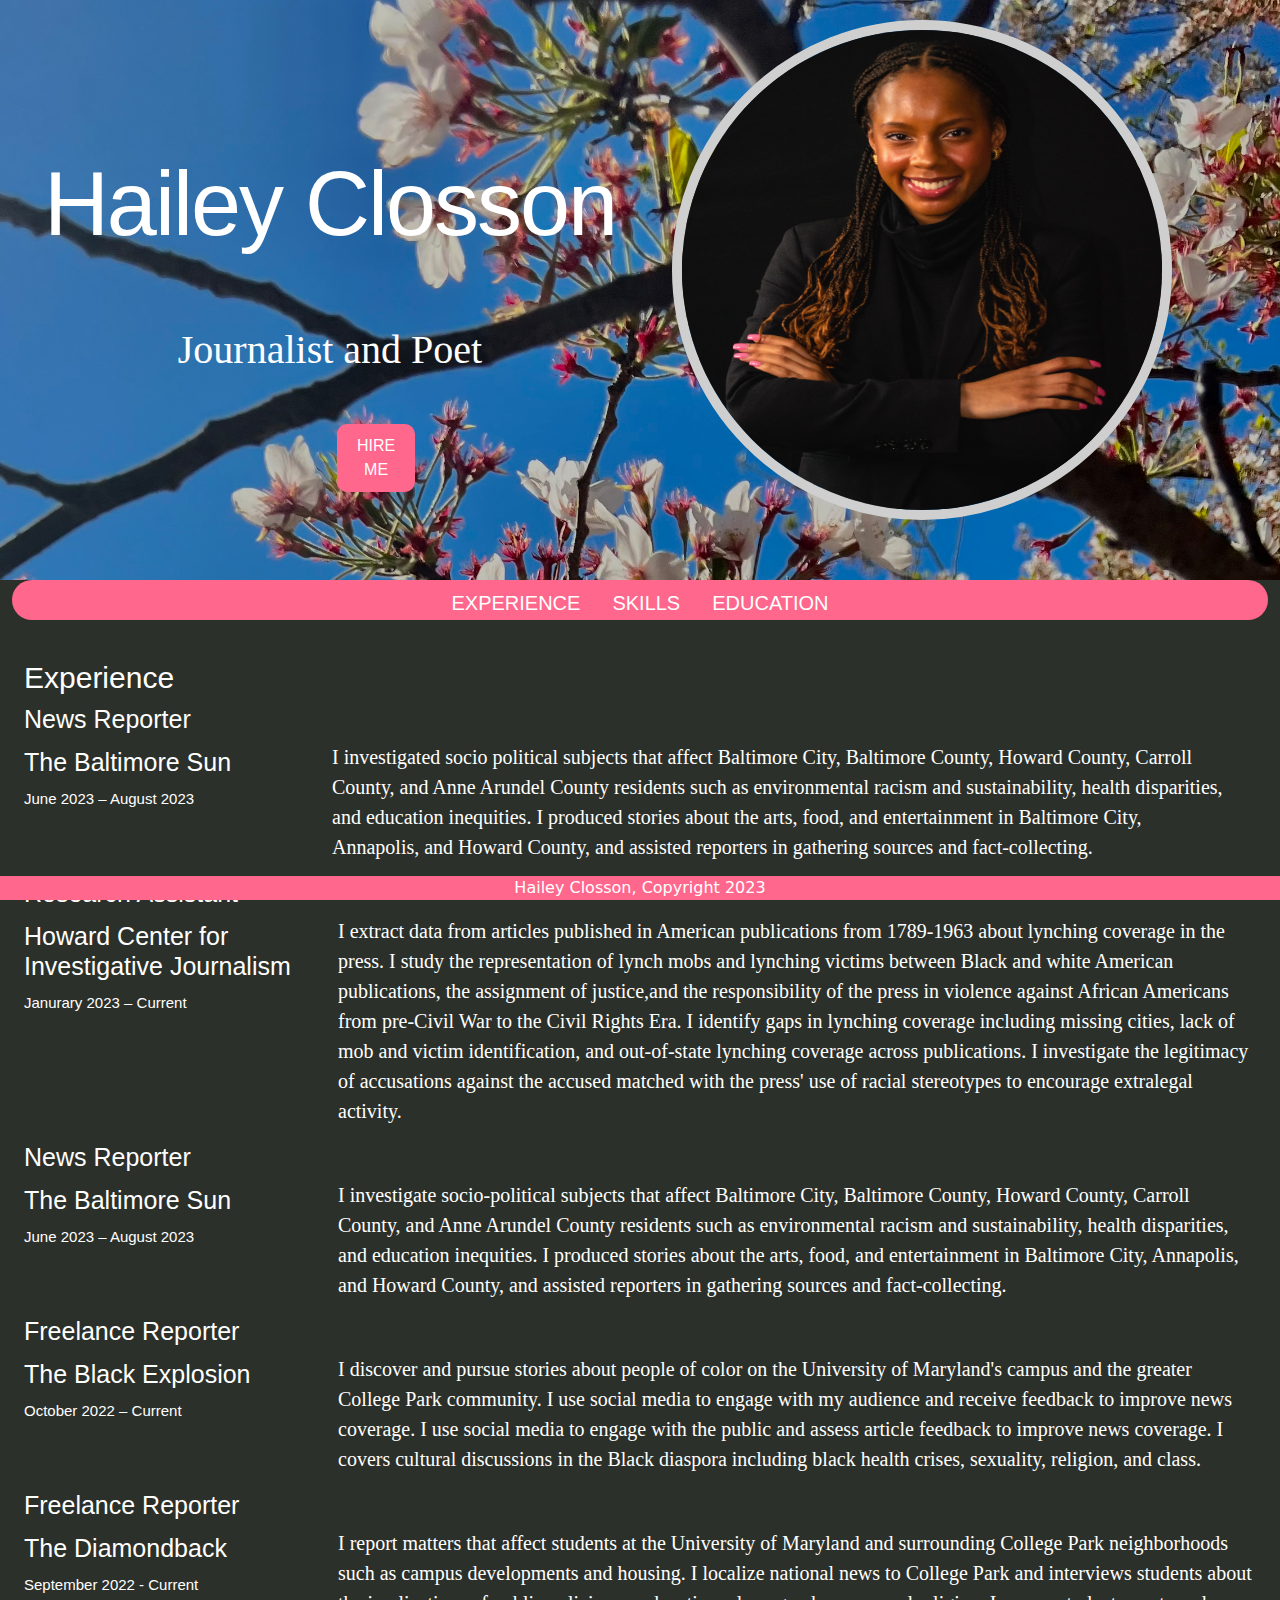
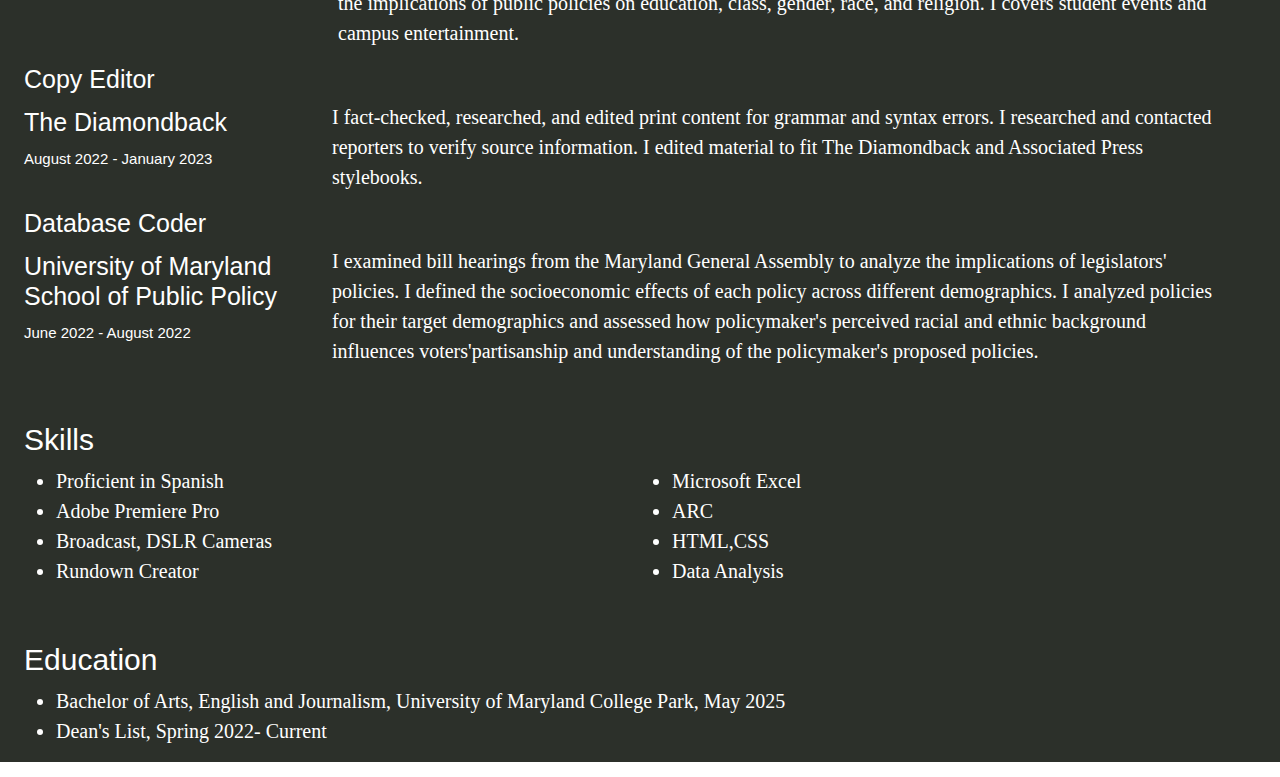
==== commit f96bd5c7: "i did things" ====
--- a/online-portfolio/index.html
+++ b/online-portfolio/index.html
@@ -9,29 +9,35 @@
 	<link href="style.css" rel="stylesheet">
 </head>
     
-    
 <body>
 	<div class="container-fluid" id="topper">
 		<div class="row">
 			<div class="col-sm-6">
 				<h1>Hailey Closson</h1>
-				<h2>Journalist and Poet</h2>
-                 <button id="button"><a href="mailto:email@domain.com">Hire Me</a></button>
-			</div>
-			<div class="col-sm-6"><img alt="Hailey Closson Headshot" src="headshot%202022.jpg" id="headshot"></div>
+				<h2>Journalist and Poet</h2><button id="button"><a href="https://www.linkedin.com/in/hailey-closson-b4149a250">Hire Me</a></button>
+			</div>
+			<div class="col-sm-6"><img alt="Hailey Closson Headshot" id="headshot" src="headshot%202022.jpg"></div>
 		</div>
 	</div>
 	<div class="container-fluid" id="body">
+        
 		<div class="row section-header" id="nav">
 			<div class="col">
 				<!-- Horizontal Nav Start -->
 				<ul class="nav">
-					<li class="nav-item"><a class="nav-link" href="#EXPERIENCE">EXPERIENCE</a></li>
-					<li class="nav-item"><a class="nav-link" href="#SKILLS%20AND%20ACHIEVEMENTS">SKILLS AND ACHIEVEMENTS</a></li>
-					<li class="nav-item"><a class="nav-link" href="#EDUCATION">EDUCATION</a></li>
+					<li class="nav-item">
+						<a class="nav-link" href="#experience">EXPERIENCE</a>
+					</li>
+					<li class="nav-item">
+						<a class="nav-link" href="#skills">SKILLS</a>
+					</li>
+					<li class="nav-item">
+						<a class="nav-link" href="#education">EDUCATION</a>
+					</li>
 				</ul><!--Horizontal Nav End -->
 			</div>
 		</div>
+        
 		<div class="container-fluid">
 			<div class="row section-header" id="experience">
 				<div class="row">
@@ -147,6 +153,7 @@
 				</div>
 			</div>
 		</div>
+        
 		<div class="container-fluid">
 			<div class="row section-header" id="skills">
 				<div class="col">
@@ -172,6 +179,7 @@
 				</div>
 			</div>
 		</div>
+        
 		<div class="container-fluid">
 			<div class="row section-header" id="education">
 				<div class="col">
@@ -196,6 +204,7 @@
 		</div>
 	</div>
 </body>
+    
 </html>
       
     
--- a/online-portfolio/style.css
+++ b/online-portfolio/style.css
@@ -1,316 +1,311 @@
 @media {
-    /*Phone styles here*/
-  /*This media query targets any screen smaller than 576px wide (see below)*/
-h1 {
-	font-family: "Playfair Display; serif";
-	color: aqua;
-	font-size: 70px;
-	text-align: center;
-	padding-top: 150px;
-}
-    
-  #headshot {
-    width:300px;
-    height: 300px;
-    margin:20px 0px 20px 0px;
-    border-radius: 500px;
-    border:10px solid #343C24;
-    
-}  
-    
-    #button {
-    background-color:#E56B6F;
-    border:0px;
-    border-radius: 10px;
-    padding:10px 20px 10px 20px;
-    text-transform:uppercase;
-    margin:10px;
-    display:block;
-    margin:50px 325px;
-}
-
-#button a {
-    color:white;
-    text-decoration: none;
-}
-
-
-#body {
-	margin: 0px 0px 100px 0px;
-    background-color: darkmagenta;
-}
-
-data coder {
-	padding-top: 50px;
-}
-content {
-	text-align: center;
-}
-experience {}
-.nav a {
-	font-family: montserrat, sans-serif;
-	color: black;
-}
-.nav a:hover {
-	text-decoration: underline;
-	color: black;
-}
-.nav-item:hover {
-	background-color: azure;
-}
-.nav {
-	background-color: blanchedalmond;
-	height: 40px;
-	width: 100%;
-	justify-content: center;
-	padding;
-	50px 20px 50px 20px;
-	border-radius: 50px;
-	font-family: "Playfair Display; serif"
-}
-
-
-h1 {
-	font-family: "Playfair Display; serif";
-	color: aqua;
-	font-size: 70px;
-	text-align: center;
-	padding-top: 150px;
-}
-
-
-
-h2 {
-	font-family: "Playfair Display; serif";
-	color: aqua;
-	font-size: 30px;
-	text-align: center;
-	padding-top: 60px;
-}
-h3 {
-	font-family: "Playfair Display; serif";
-	color: aqua;
-	font-size: 30px;
-	padding-top: 40px;
-}
-
-h4 {
-	font-family: "Playfair Display; serif";
-	color: aqua;
-	font-size: 40px;
-	padding-top: 200px;
-}
-
-h5 {
-	font-family: "Playfair Display; serif";
-	color: aqua;
-	font-size: 30px;
-	padding-top: 5px;
-}
-h6 {
-	font-family: "Playfair Display; serif";
-	color: aqua;
-	font-size: 30px;
-	padding-top: 5px;
-}
-h7 {}
-skills {
-	font-size: 18px;
-	padding-top: 20px;
-	text-align: center;
-}
-education {
-	font-size: 18px;
-	padding-bottom: 50px;
-	font-family: fantasy;
-	text-align: center;
-}
+	/*Phone styles here*/
+	/*This media query targets any screen smaller than 576px wide (see below)*/
+	#headshot {
+		width: 170px;
+		height: 170px;
+		margin: 7px 70px 250px 163px;
+		border-radius: 200px;
+		border: 7px solid #CFCFCF;
+	}
+	#button {
+		background-color: #FF678C;
+		border: 0px;
+		border-radius: 10px;
+		padding: 10px 20px 10px 20px;
+		text-transform: uppercase;
+		display: block;
+		margin: 30px 70px 0px 195px;
+        font-family: 'Bebas Neue', sans-serif;
+        
+	}
+	#button a {
+		color: white;
+		text-decoration: none;
+	}
+    
+    #button:hover {
+    
+    background-color:#629D56;
+    }
+    
+	#body {
+		margin: 0px 0px 15px 0px;
+		background-color: #2C302A;
+	}
+	
+	content {
+		text-align: center;
+	}
+    
+	#Experience {}
+	.nav a {
+		font-family: 'Bebas Neue', sans-serif;
+		color: white;
+        font-size: 20px;
+	}
+	.nav a:hover {
+		text-decoration: underline;
+		color: white;
+	}
+	.nav-item:hover {
+		background-color:#629D56 ;
+	}
+	.nav {
+		background-color: #FF678C;
+		height: 40px;
+		width: 100%;
+		justify-content: center;
+		padding;
+		50px 20px 50px 20px;
+		border-radius: 50px;
+		font-family: 'Oswald', sans-serif;
+	}
+	h1 {
+		font-family: 'Bebas Neue', sans-serif;
+		color: white;
+		font-size: 65px;
+		text-align: center;
+		padding-top: 130px;
+        padding-left: 20px;
+        letter-spacing: -2px;
+	}
+	h2 {
+		font-family:'Source Serif 4', serif;
+		color: white;
+		font-size: 45px;
+		text-align: center;
+		padding-top: 40px;
+        padding-left: 20px;
+	}
+	h3 {
+		font-family:'Oswald', sans-serif;
+		color: white;
+		font-size: 30px;
+		padding-top: 40px;
+	}
+	h4 {
+		font-family: 'Bebas Neue', sans-serif;
+		color: white;
+		font-size: 30px;
+	}
+	h5 {
+		font-family: 'Bebas Neue', sans-serif;
+		color: white;
+		font-size: 25px;
+		padding-top: 5px;
+	}
+	h6 {
+		font-family: 'Bebas Neue', sans-serif;
+		color: white;
+		font-size: 15px;
+		padding-top: 5px;
+	}
+	h7 {
+        font-family: 'Bebas Neue', sans-serif;
+        font-size: 15px;   
+        
+    }
+	#Skills {
+		font-size: 18px;
+		padding-top: 20px;
+		text-align: center;
+        color: white;
+        font-family: 'Bebas Neue', sans-serif;
+	}
+    
+    li {
+        color: white;
+        font-family:'Source Serif 4', serif; 
+        font-size: 20px;
+    }
+    
+	#Education {
+		font-size: 18px;
+		padding-bottom: 50px;
+		font-family: fantasy;
+		text-align: center;
+        color: white;
+	}
+    
+
 #topper {
 	height: 580px;
 	background-color: #966144;
-    background-image: url(library%20of%20congress%20for%20portfolio.jpg);
-    background-size:cover;
-    
-}
-
+	background-image: url(background2.jpg);
+	background-size: cover;
+}
 p {
-	font-size: 20px;
-	font-family: 'Frank Ruhl Libre', serif;
+	font-size: 15px;
+	font-family:'Source Serif 4', serif;
+    color: white;
 }
 #footer {
-	height: 90px;
-	background-color: black;
-    background-size: auto;
+	background-color: #FF678C;
 	color: white;
 	text-align: center;
-	padding-top: 40px;
-    padding-bottom: 10px;
-}
-    
-}
-    
-
+	position: fixed;
+	bottom: 0px;
+	left: 0px;
+}
+
+}
 
 
 
 @media (min-width: 992px) {
-    /*Desktop-only styles here*/
-    /*This media query targets any screen that is at least 992px wide*/
-    /*Default Media Goes here, code that does not change*/
-h1 {
-	font-family: "Playfair Display; serif";
-	color: aqua;
-	font-size: 70px;
-	text-align: center;
-	padding-top: 150px;
-}
-    
-    #headshot {
-    width:500px;
-    height: 500px;
-    margin:20px 0px 20px 0px;
-    border-radius: 500px;
-    border:10px solid #343C24;
-}
-    
-    
-    #button {
-    background-color:#E56B6F;
-    border:0px;
-    border-radius: 10px;
-    padding:10px 20px 10px 20px;
-    text-transform:uppercase;
-    margin:10px;
-    display:block;
-    margin:50px 325px;
-}
-
-#button a {
-    color:white;
-    text-decoration: none;
-}
-
-
-#body {
-	margin: 0px 0px 100px 0px;
-    background-color: darkmagenta;
-}
-
-data coder {
-	padding-top: 50px;
-}
-content {
-	text-align: center;
-}
-experience {}
-.nav a {
-	font-family: montserrat, sans-serif;
-	color: black;
-}
-.nav a:hover {
-	text-decoration: underline;
-	color: black;
-}
-.nav-item:hover {
-	background-color: azure;
-}
-.nav {
-	background-color: blanchedalmond;
-	height: 40px;
-	width: 100%;
-	justify-content: center;
-	padding;
-	50px 20px 50px 20px;
-	border-radius: 50px;
-	font-family: "Playfair Display; serif"
-}
-
-
-h1 {
-	font-family: "Playfair Display; serif";
-	color: aqua;
-	font-size: 70px;
-	text-align: center;
-	padding-top: 150px;
-}
-
-
-
-
-
-h2 {
-	font-family: "Playfair Display; serif";
-	color: aqua;
-	font-size: 30px;
-	text-align: center;
-	padding-top: 60px;
-}
-h3 {
-	font-family: "Playfair Display; serif";
-	color: aqua;
-	font-size: 30px;
-	padding-top: 40px;
-}
-
-h4 {
-	font-family: "Playfair Display; serif";
-	color: aqua;
-	font-size: 40px;
-	padding-top: 200px;
-}
-
-h5 {
-	font-family: "Playfair Display; serif";
-	color: aqua;
-	font-size: 30px;
-	padding-top: 5px;
-}
-h6 {
-	font-family: "Playfair Display; serif";
-	color: aqua;
-	font-size: 30px;
-	padding-top: 5px;
-}
-h7 {}
-    
-skills {
-	font-size: 18px;
-	padding-top: 20px;
-	text-align: center;
-}
-education {
-	font-size: 18px;
-	padding-bottom: 50px;
-	font-family: fantasy;
-	text-align: center;
-}
-#topper {
-	height: 580px;
-	background-color: #966144;
-    background-image: url(library%20of%20congress%20for%20portfolio.jpg);
-    background-size:cover;
-    
-}
-
-p {
-	font-size: 20px;
-	font-family: 'Frank Ruhl Libre', serif;
-}
-#footer {
-	height: 90px;
-	background-color: black;
-    background-size: auto;
-	color: white;
-	text-align: center;
-	padding-top: 40px;
-    padding-bottom: 10px;
-}
-    
-    
-    
-    
- 
-       }
+	/*Desktop-only styles here*/
+	/*This media query targets any screen that is at least 992px wide*/
+	/*Default Media Goes here, code that does not change*/
+
+	#headshot {
+		width: 500px;
+		height: 500px;
+		margin: 20px 20px 20px 20px;
+		border-radius: 500px;
+		border: 10px solid #CFCFCF;
+	}
+	#button {
+		background-color: #FF678C;
+		border: 0px;
+		border-radius: 10px;
+		padding: 10px 20px 10px 20px;
+		text-transform: uppercase;
+		margin: 10px;
+		display: block;
+		margin: 50px 325px;
+        font-family: 'Bebas Neue', sans-serif;
+	}
+	#button a {
+		color: white;
+		text-decoration: none;
+	}
+    
+   #button:hover {
+    
+    background-color:#629D56;
+    }
+    
+	#body {
+		margin: 0px 0px 15px 0px;
+		background-color: #2C302A;
+	}
+	
+	content {
+		text-align: center;
+	}
+	#Experience {}
+    
+	.nav a {
+		font-family: 'Bebas Neue', sans-serif;
+		color: white;
+        font-size: 20px;
+	}
+	.nav a:hover {
+		text-decoration: underline;
+		color: white;
+	}
+	.nav-item:hover {
+		background-color:#629D56 ;
+	}
+	.nav {
+		background-color: #FF678C;
+		height: 40px;
+		width: 100%;
+		justify-content: center;
+		padding;
+		50px 20px 50px 20px;
+		border-radius: 50px;
+		font-family: 'Oswald', sans-serif;
+	}
+	h1 {
+		font-family: 'Bebas Neue', sans-serif;
+		color: white;
+		font-size: 90px;
+		text-align: center;
+		padding-top: 150px;
+        letter-spacing: -2px;
+	}
+	h2 {
+		font-family:'Source Serif 4', serif;
+		color: white;
+		font-size: 40px;
+		text-align: center;
+		padding-top: 60px;
+	}
+	h3 {
+		font-family:'Oswald', sans-serif;
+		color: white;
+		font-size: 30px;
+		padding-top: 40px;
+	}
+	h4 {
+		font-family: 'Bebas Neue', sans-serif;
+		color: white;
+		font-size: 25px;
+	}
+	h5 {
+		font-family: 'Bebas Neue', sans-serif;
+		color: white;
+		font-size: 25px;
+		padding-top: 5px;
+	}
+	h6 {
+		font-family:'Bebas Neue', sans-serif;
+		color: white;
+		font-size: 15px;
+		padding-top: 5px;
+	}
+	h7 {
+        font-family: 'Bebas Neue', sans-serif;
+        font-size: 15px;
+             
+    }
+	#Skills {
+		font-size: 18px;
+		padding-top: 20px;
+		text-align: center;
+        color: white;
+        font-family: 'Bebas Neue', sans-serif;
+	}
+    
+    li {
+        color: white;
+        font-family: 'Source Serif 4', serif;
+        font-size: 20px;
+        
+    }
+    
+    
+	#Education {
+		font-size: 18px;
+		padding-bottom: 50px;
+		font-family: 'Bebas Neue', sans-serif;
+		text-align: center;
+        color: white;
+	}
+	#topper {
+		height: 580px;
+		background-color: #966144;
+		background-image: url(background2.jpg);
+        
+		background-size: cover;
+	}
+	p {
+		font-size: 20px;
+		font-family:'Source Serif 4', serif;
+        color: white;
+	}
+    
+	#footer {
+		background-color: #FF678C;
+		color: white;
+		text-align: center;
+		position: fixed;
+		bottom: 0px;
+		left: 0px;
+	}
+}
 
 
 
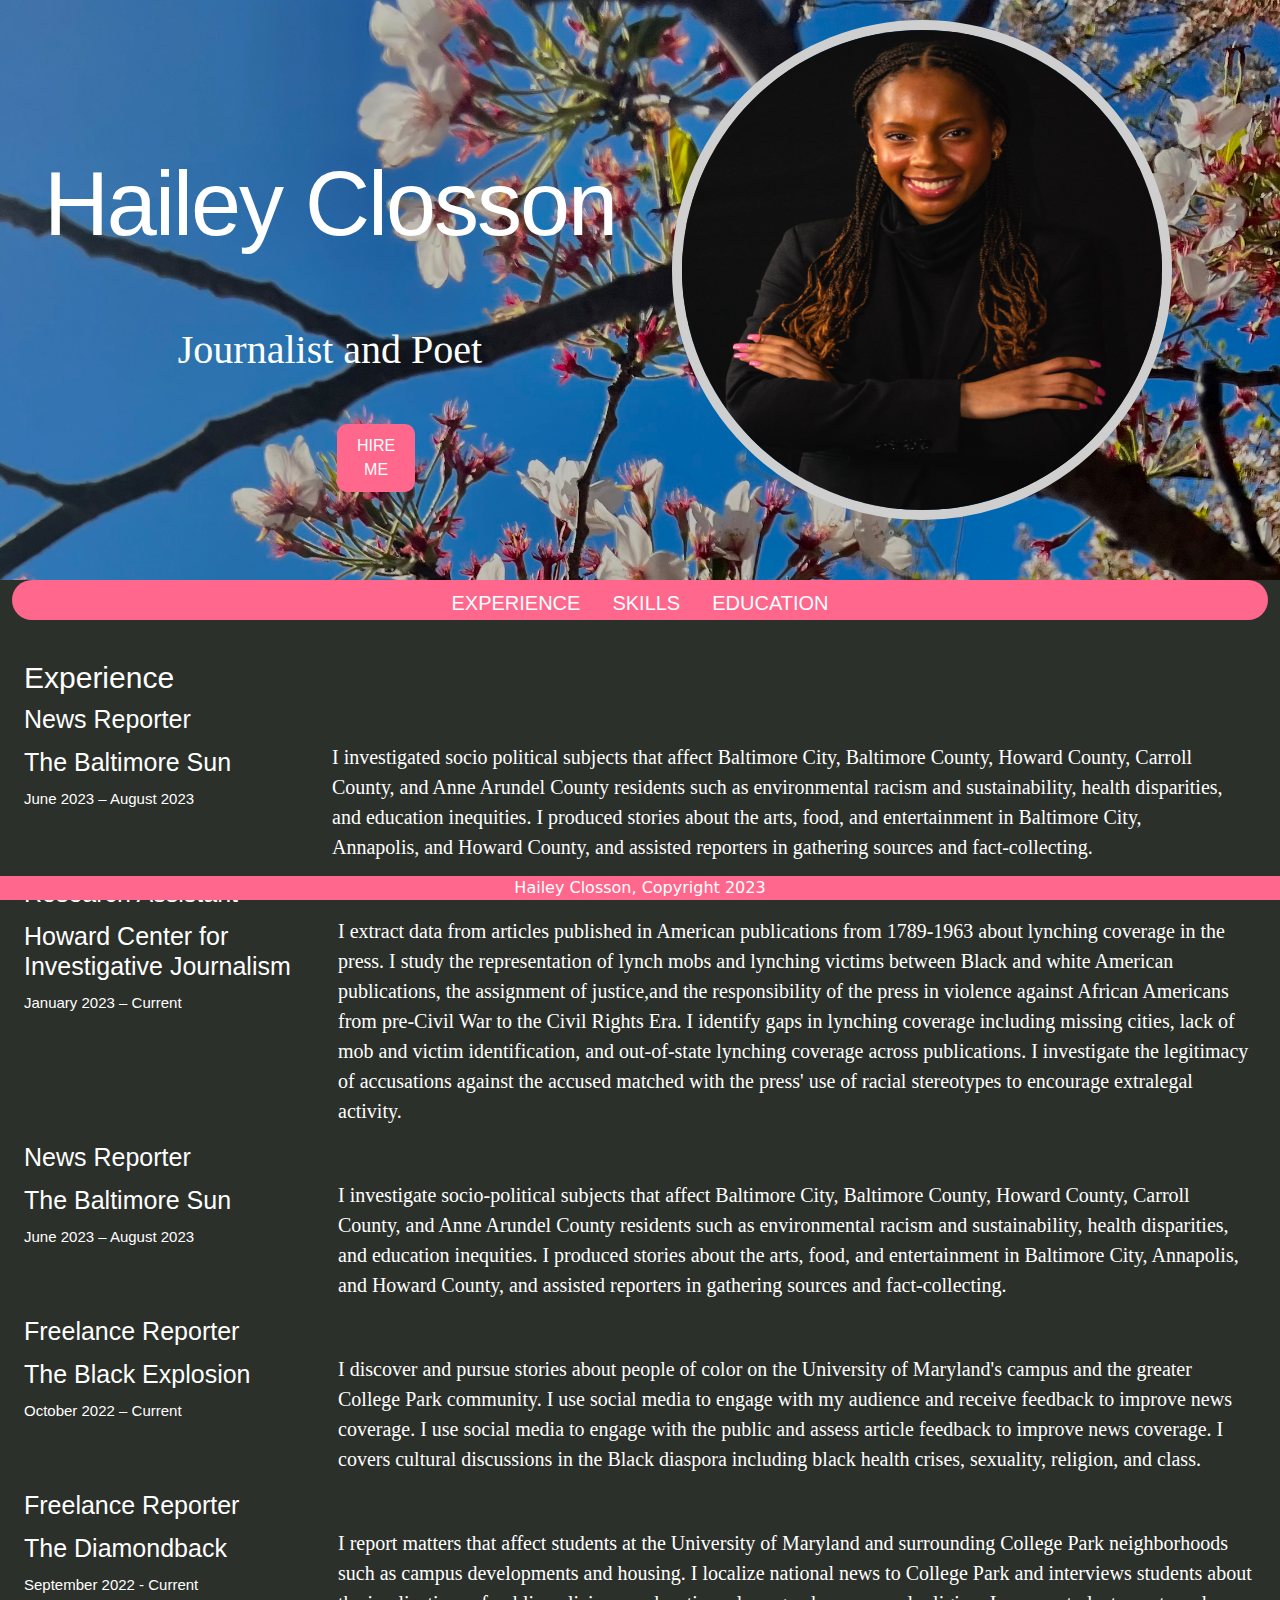
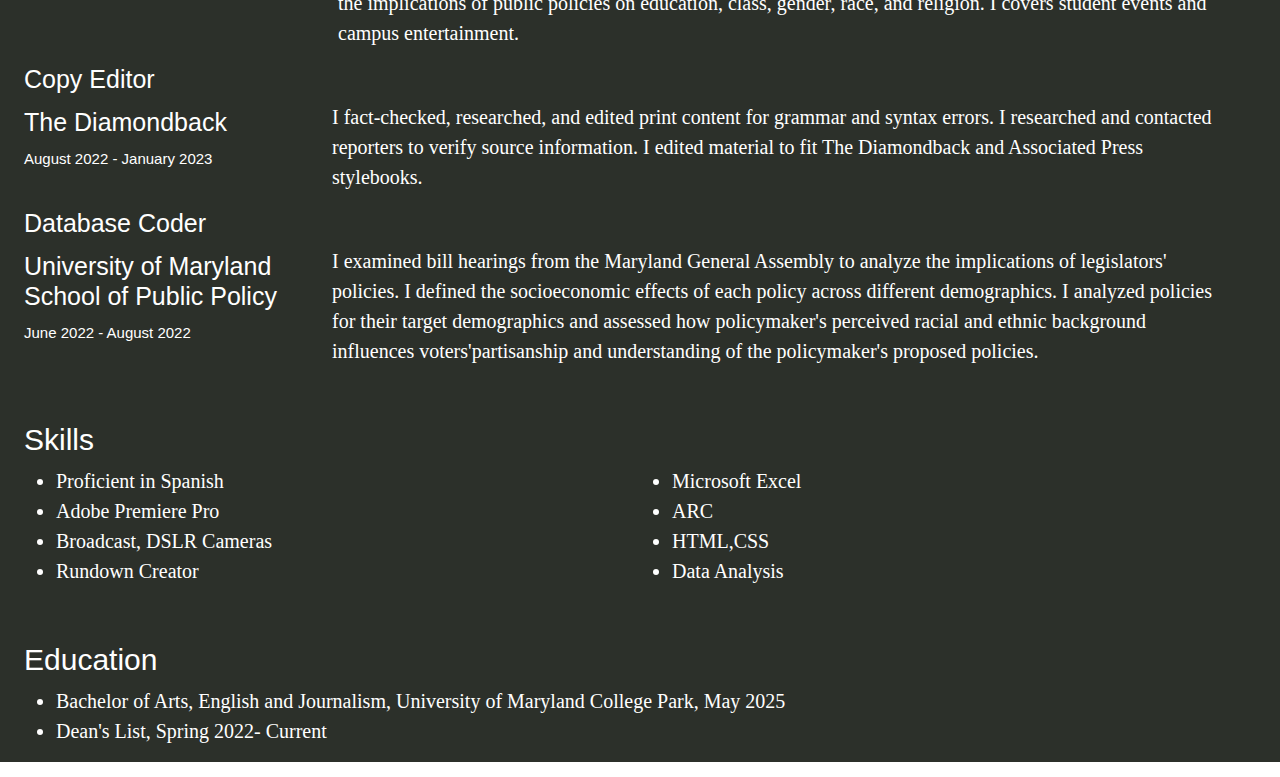
==== commit 04c1ae90: "I did things" ====
--- a/online-portfolio/index.html
+++ b/online-portfolio/index.html
@@ -66,7 +66,7 @@
 			<div class="row">
 				<div class="col-sm-3">
 					<h5>Howard Center for Investigative Journalism</h5>
-					<h6>Janurary 2023 – Current</h6>
+					<h6>January 2023 – Current</h6>
 				</div>
 				<div class="col-sm-9">
 					<p>I extract data from articles published in American publications from 1789-1963 about lynching coverage in the press. I study the representation of lynch mobs and lynching victims between Black and white American publications, the assignment of justice,and the responsibility of the press in violence against African Americans from pre-Civil War to the Civil Rights Era. I identify gaps in lynching coverage including missing cities, lack of mob and victim identification, and out-of-state lynching coverage across publications. I investigate the legitimacy of accusations against the accused matched with the press' use of racial stereotypes to encourage extralegal activity.</p>
--- a/online-portfolio/style.css
+++ b/online-portfolio/style.css
@@ -38,7 +38,6 @@
 		text-align: center;
 	}
     
-	#Experience {}
 	.nav a {
 		font-family: 'Bebas Neue', sans-serif;
 		color: white;
